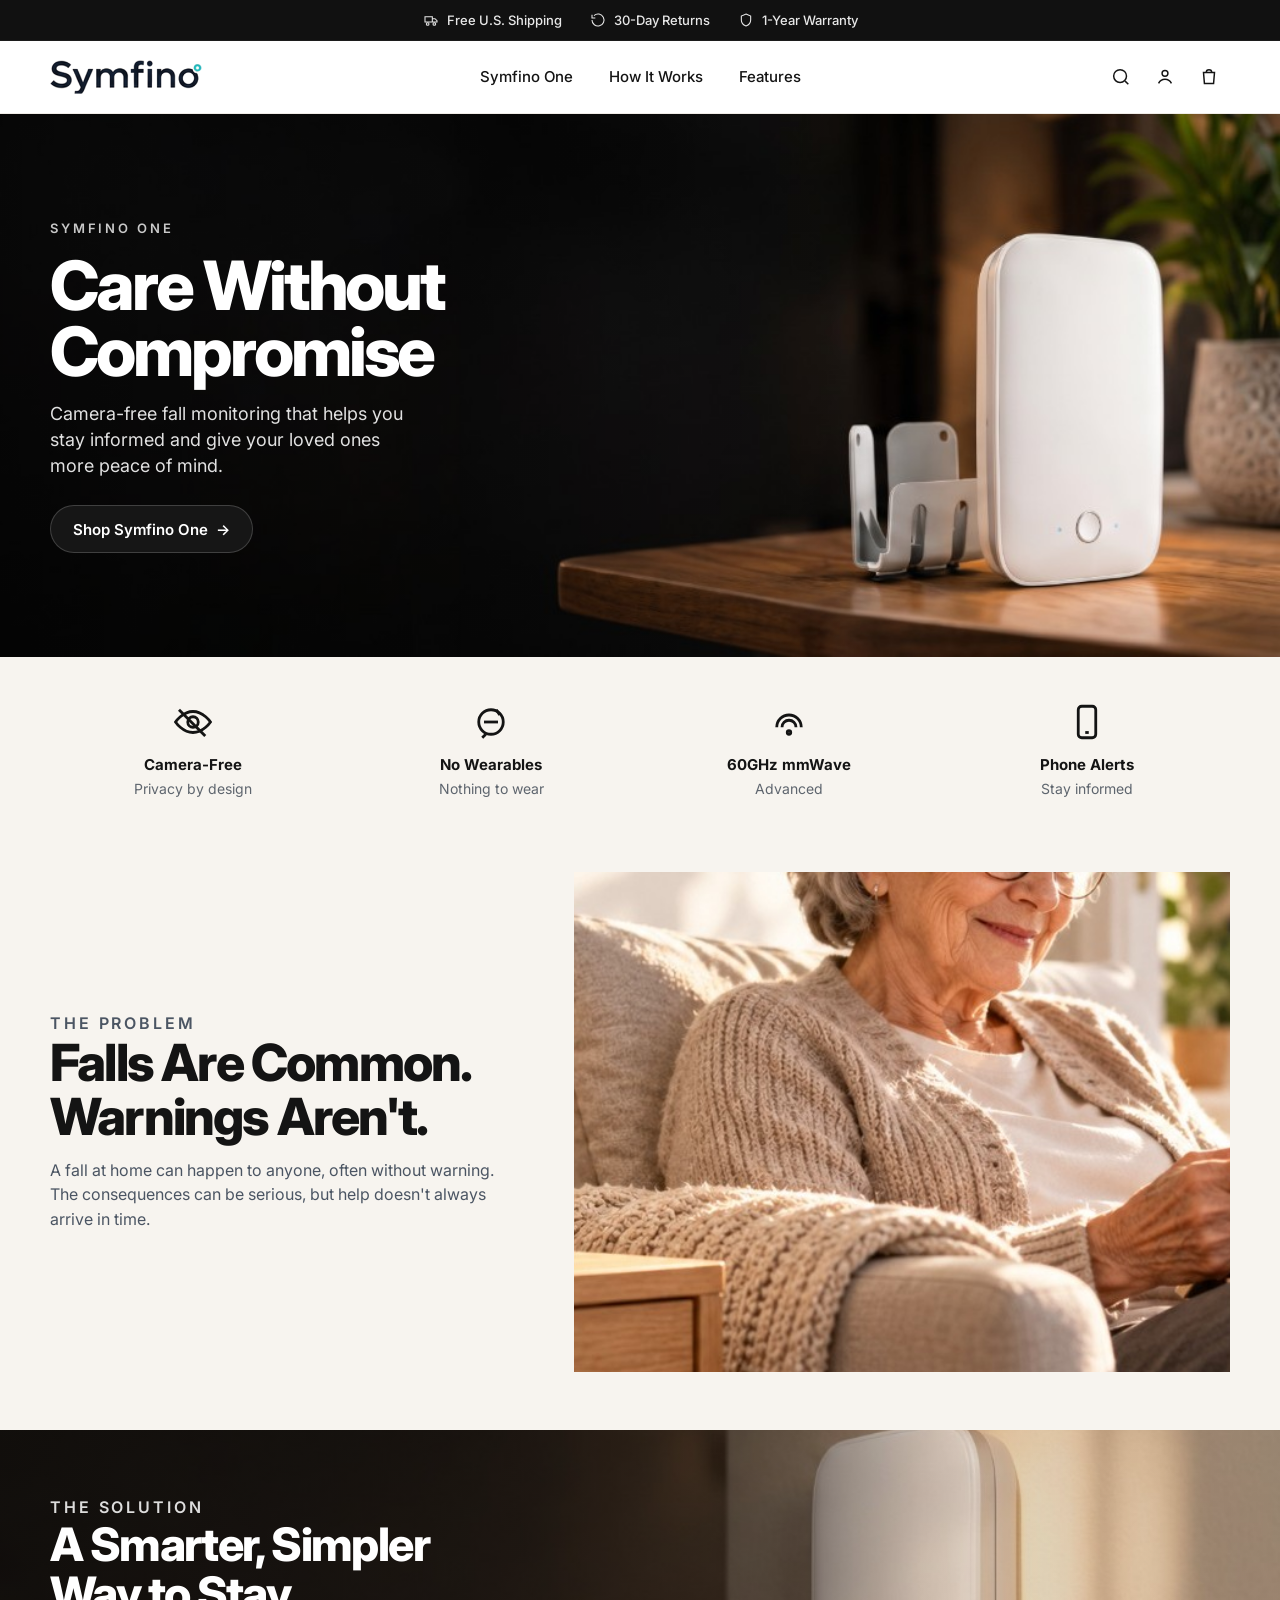
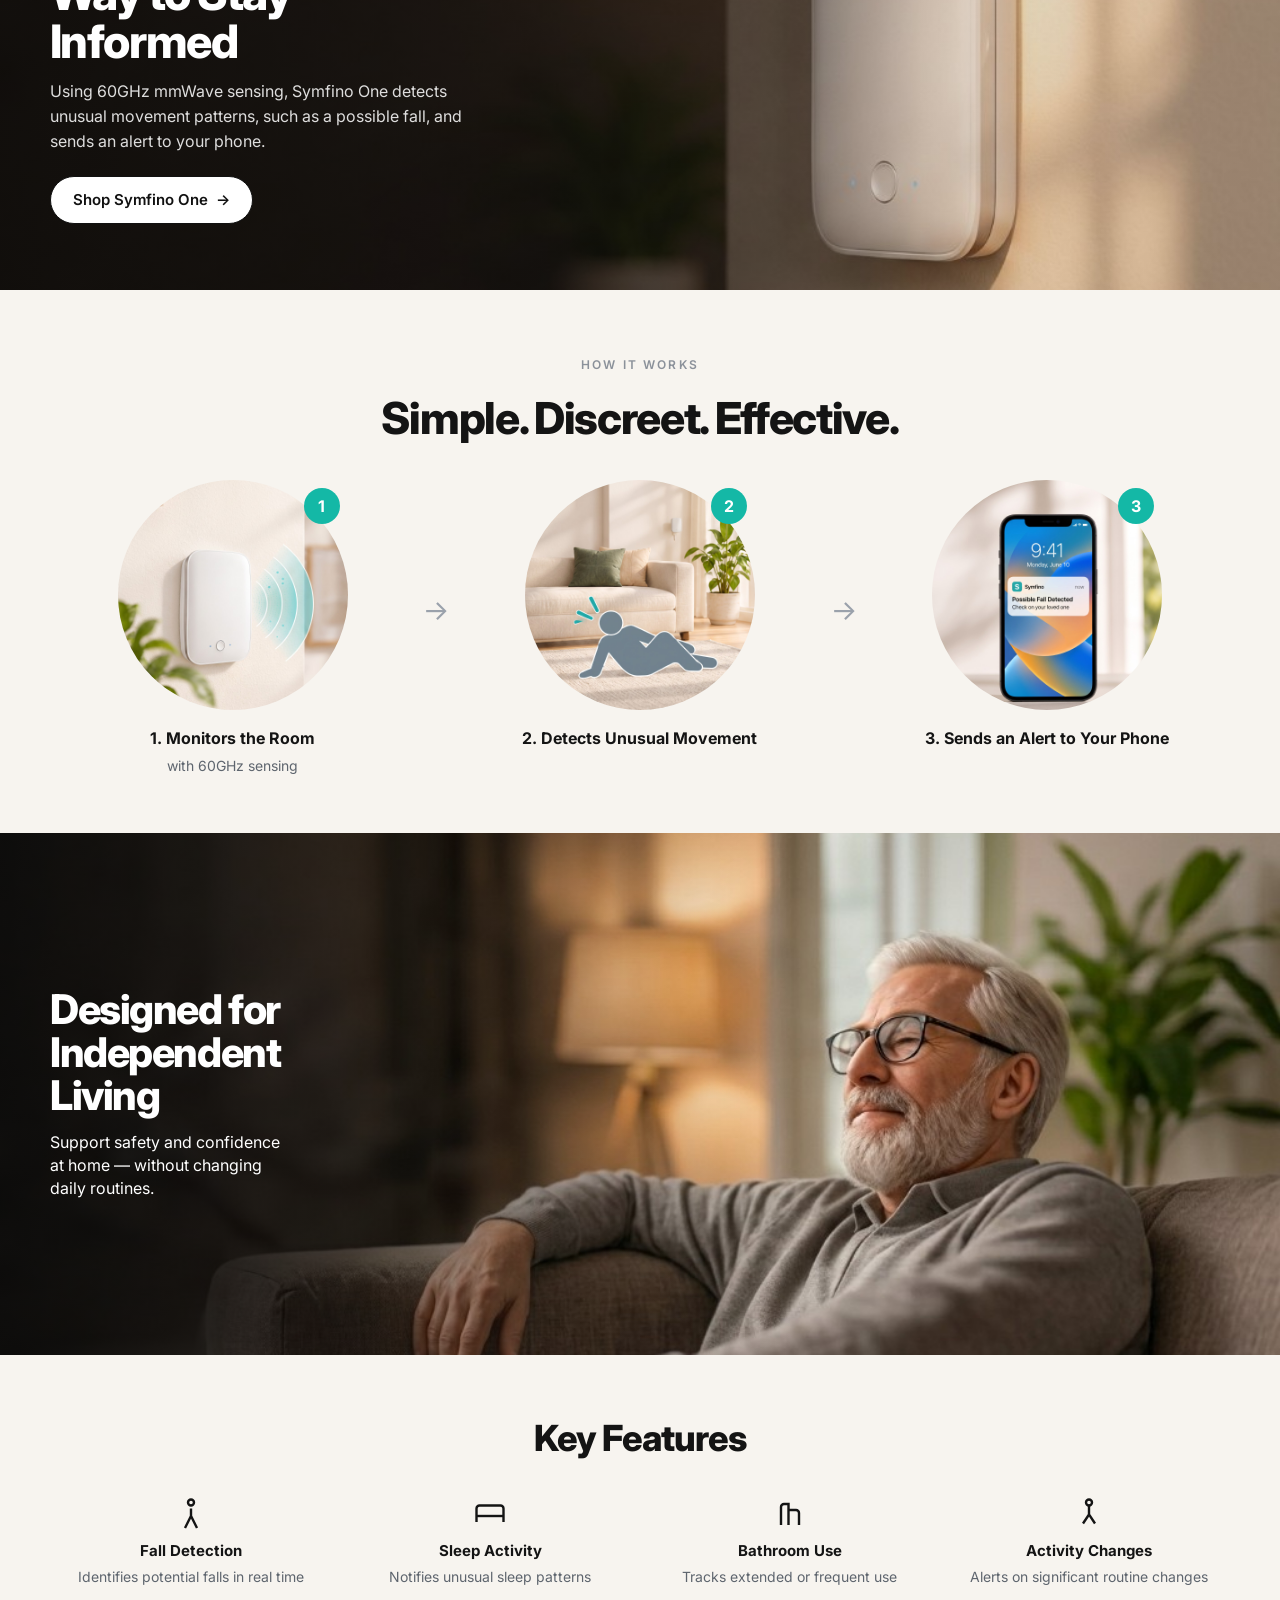
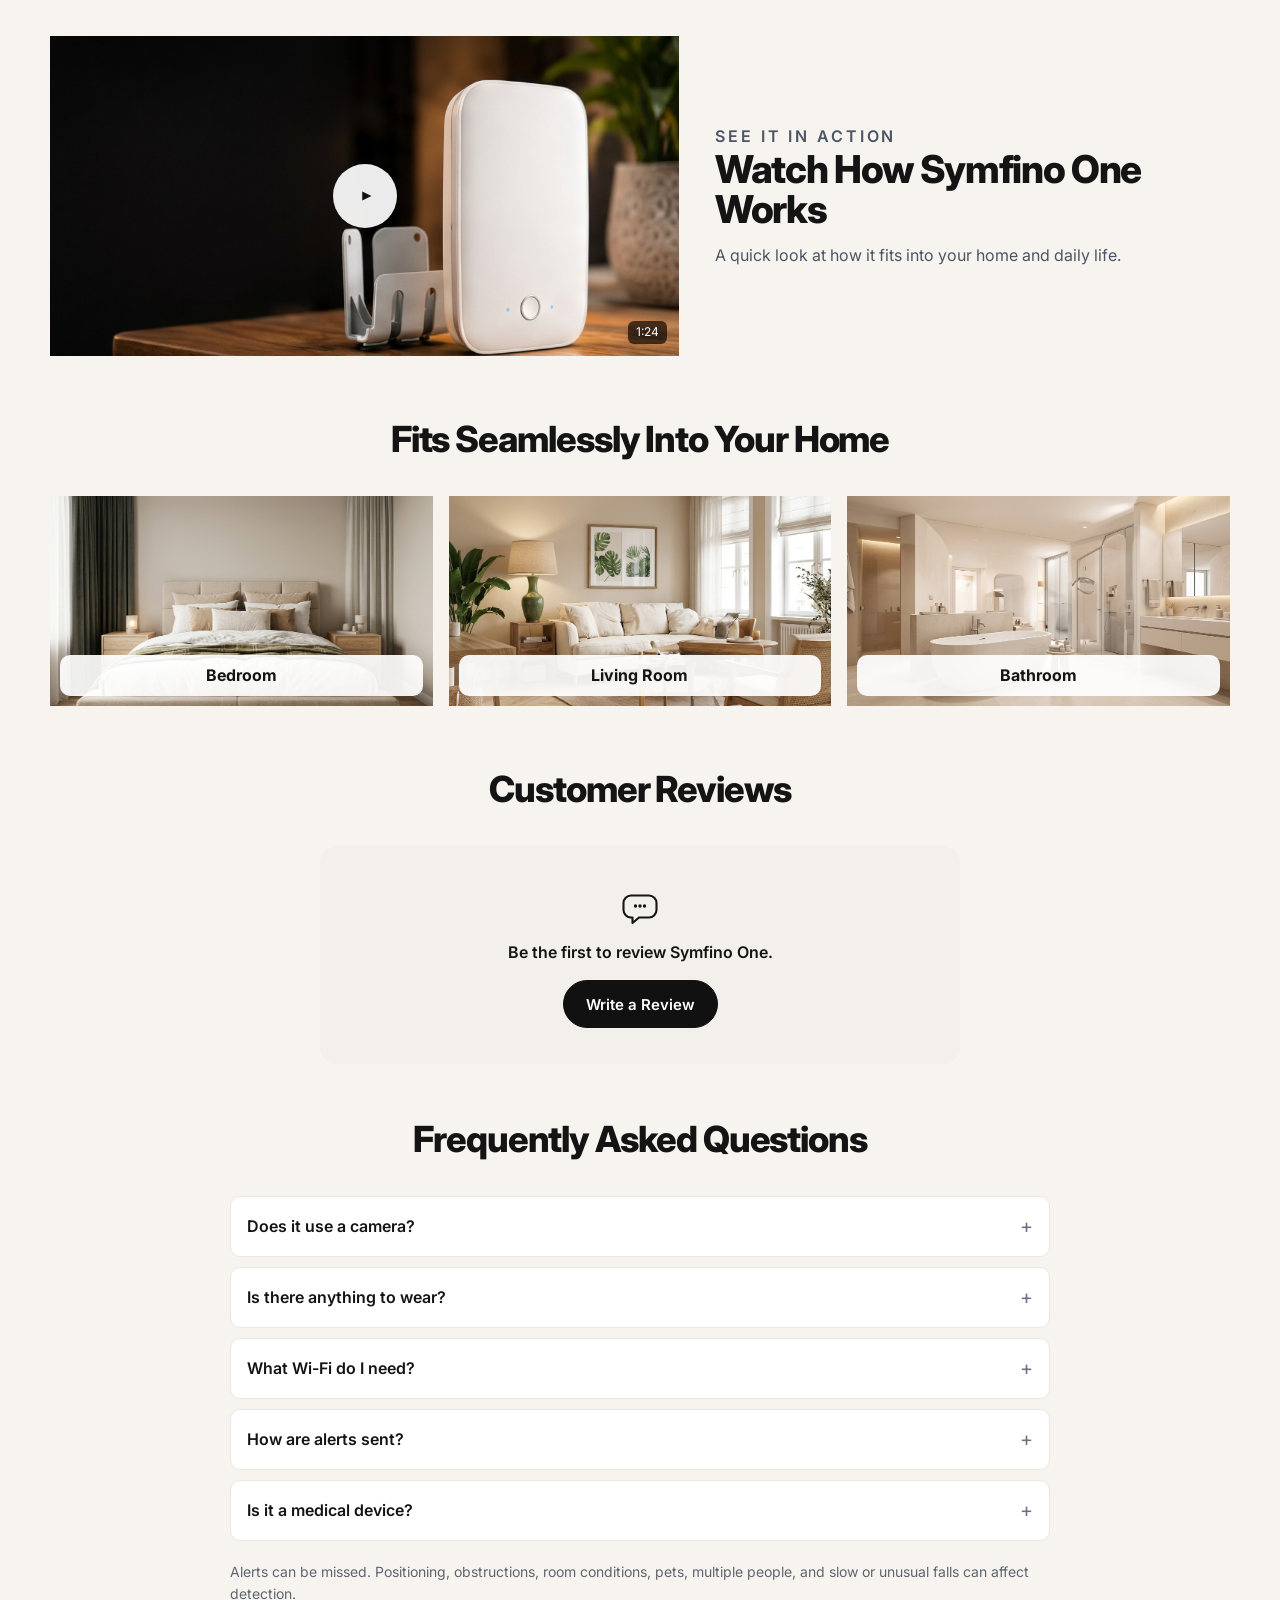
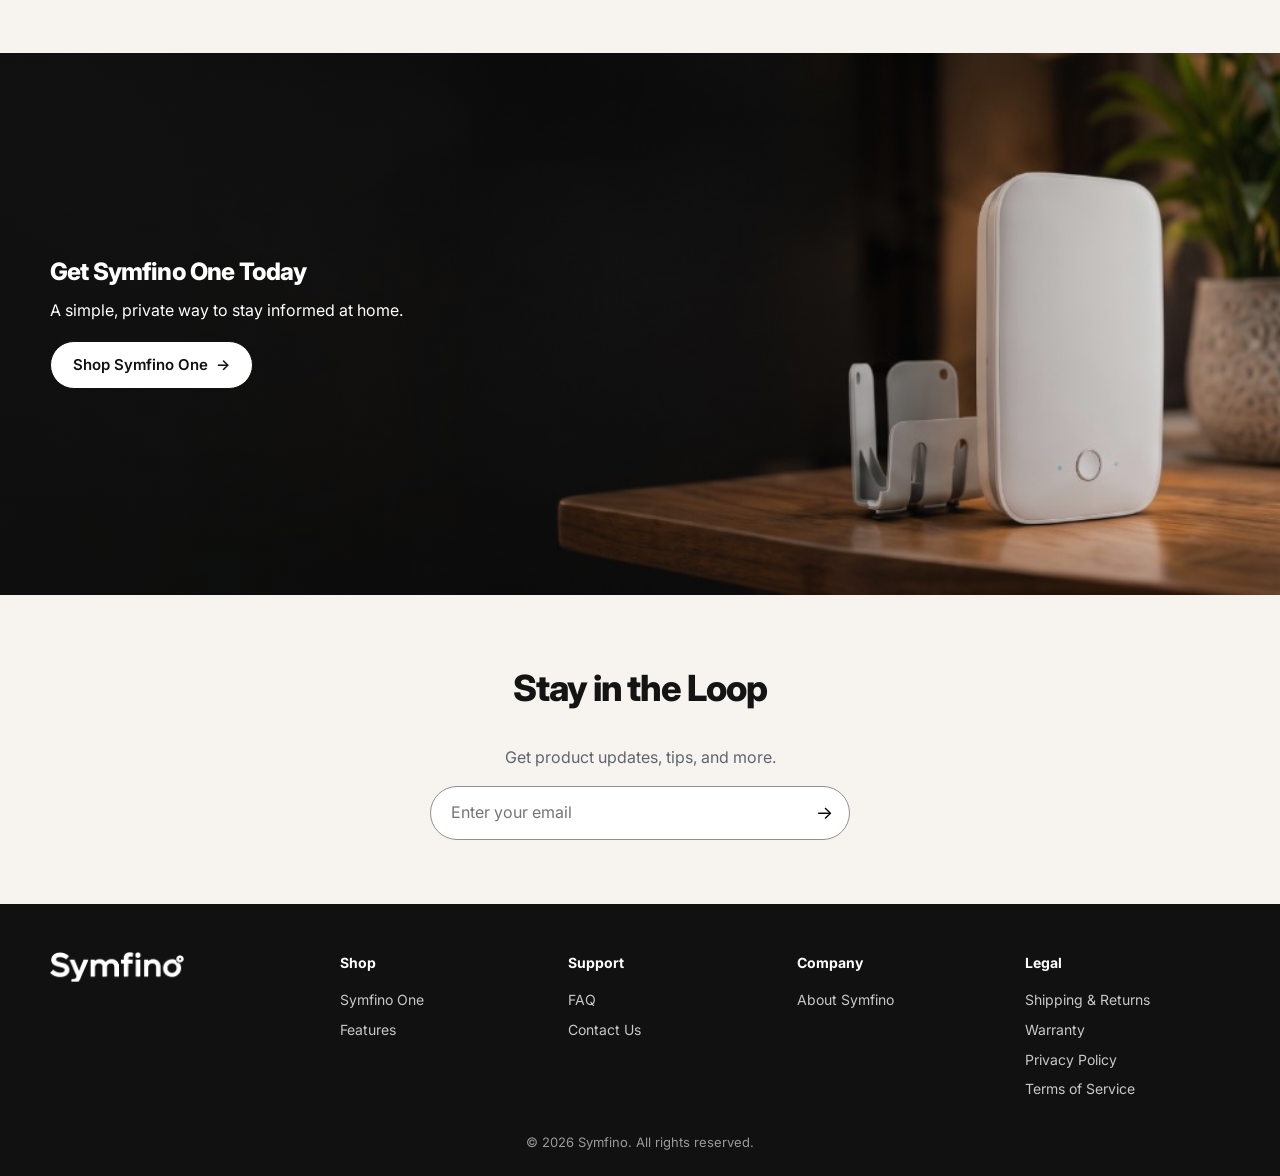
==== index.html @ 28f5ec89 "Rebrand to Symfino and rebuild the homepage to match the marketing mocks. The homepage now has a dar" ====
<!doctype html>
<html lang="en">
  <head>
    <meta charset="utf-8">
    <meta name="viewport" content="width=device-width, initial-scale=1">
    <meta name="theme-color" content="#111111">
    <title>Symfino One — Camera-Free Fall Monitoring</title>
    <meta name="description" content="Camera-free fall monitoring that helps you stay informed and give your loved ones more peace of mind.">
    <link rel="preconnect" href="https://fonts.googleapis.com">
    <link rel="preconnect" href="https://fonts.gstatic.com" crossorigin>
    <link href="https://fonts.googleapis.com/css2?family=Inter:wght@400;500;600;700;800&display=swap" rel="stylesheet">
    <style>
      :root { --ink: #141414; --muted: #5e656e; --bg: #f7f4ef; --line: #e7e2db; --teal: #14b8a6; --black: #111111; }
      * { box-sizing: border-box; }
      html { scroll-behavior: smooth; scroll-padding-top: 88px; }
      body { margin: 0; background: var(--bg); color: var(--ink); font-family: Inter, Helvetica, Arial, sans-serif; line-height: 1.55; }
      a { color: inherit; text-decoration: none; }
      img { max-width: 100%; display: block; }
      button, input { font: inherit; }
      .announce { margin: 0; background: #111; color: #e8e8e8; display: flex; justify-content: center; gap: 28px; flex-wrap: wrap; font-size: 13px; font-weight: 500; padding: 10px 16px; border-bottom: 1px solid #1c1c1c; }
      .announce span { display: inline-flex; align-items: center; gap: 8px; }
      .site-header { background: #fff; color: var(--ink); position: sticky; top: 0; z-index: 20; border-bottom: 1px solid #f0ece7; }
      .bar { display: grid; grid-template-columns: 1fr auto; align-items: center; min-height: 72px; width: min(1180px, calc(100% - 40px)); margin: 0 auto; position: relative; }
      .start { display: flex; align-items: center; gap: 4px; position: relative; z-index: 2; pointer-events: none; }
      .start > * { pointer-events: auto; }
      .logo img { height: 34px; width: auto; }
      .icons { display: flex; align-items: center; gap: 2px; position: relative; z-index: 2; pointer-events: none; }
      .icons > * { pointer-events: auto; }
      .icon-link, .icon-btn { width: 42px; height: 42px; display: inline-flex; align-items: center; justify-content: center; border: 0; background: transparent; color: inherit; cursor: pointer; position: relative; }
      .icon-btn svg { position: absolute; inset: 0; margin: auto; }
      .icon-btn .icon-close, .icon-btn[aria-expanded="true"] .icon-open { display: none; }
      .icon-btn[aria-expanded="true"] .icon-close { display: block; }
      .site-nav { display: none; }
      .site-nav.is-open { display: block; position: absolute; left: 0; right: 0; top: 100%; background: #fff; border-bottom: 1px solid var(--line); padding: 8px 20px 18px; }
      .site-nav ul { list-style: none; margin: 0; padding: 0; }
      .site-nav a { display: block; font-size: 18px; font-weight: 600; padding: 12px 0; border-bottom: 1px solid #f0ece7; }
      @media (min-width: 800px) {
        .icon-btn { display: none; }
        .site-nav, .site-nav.is-open { display: flex; position: absolute; left: 0; right: 0; top: 50%; transform: translateY(-50%); justify-content: center; background: transparent; border: 0; padding: 0; }
        .site-nav ul { display: flex; gap: 8px; }
        .site-nav a { border: 0; font-size: 15px; font-weight: 500; padding: 8px 14px; }
        .only-mobile { display: none; }
      }
      .wrap { width: min(1180px, calc(100% - 40px)); margin: 0 auto; }
      .hero { position: relative; min-height: 320px; aspect-ratio: 1024 / 434; display: flex; align-items: center; overflow: hidden; background: #111; color: #fff; }
      .hero img { position: absolute; inset: 0; width: 100%; height: 100%; object-fit: cover; object-position: center; }
      .hero::after { content: ""; position: absolute; inset: 0; background: linear-gradient(90deg, rgba(0,0,0,.62) 0%, rgba(0,0,0,.28) 40%, rgba(0,0,0,0) 68%); }
      .hero-copy { position: relative; z-index: 1; width: min(1180px, calc(100% - 40px)); margin: 0 auto; }
      .eyebrow { margin: 0 0 14px; letter-spacing: .22em; text-transform: uppercase; font-size: 13px; font-weight: 600; color: rgba(255,255,255,.78); }
      .hero h1 { margin: 0 0 16px; max-width: 11ch; font-size: clamp(48px, 5.4vw, 68px); font-weight: 800; letter-spacing: -.045em; line-height: .98; color: #fff; }
      .hero .lede { margin: 0 0 26px; max-width: 34ch; color: rgba(255,255,255,.88); font-size: 18px; line-height: 1.45; }
      .hero .button { background: #161616; color: #fff; border-color: rgba(255,255,255,.18); }
      .button { display: inline-flex; align-items: center; gap: 8px; min-height: 48px; padding: 0 22px; border-radius: 999px; background: var(--black); color: #fff; font-weight: 600; font-size: 15px; border: 1px solid var(--black); cursor: pointer; }
      .button.light { background: #fff; color: var(--black); }
      .perks { display: grid; grid-template-columns: repeat(4, minmax(0, 1fr)); gap: 12px; padding: 36px 0; }
      .perks article { text-align: center; padding: 8px 12px; }
      .perks .mark { width: 42px; height: 42px; margin: 0 auto 10px; color: var(--ink); }
      .perks h2 { margin: 0; font-size: 15px; font-weight: 700; }
      .perks p { margin: 2px 0 0; color: var(--muted); font-size: 14px; }
      .problem { display: grid; grid-template-columns: .88fr 1.12fr; gap: 8px; align-items: center; padding: 28px 0 48px; }
      .kicker { margin: 0 0 10px; letter-spacing: .18em; text-transform: uppercase; font-size: 12px; font-weight: 600; color: #8b919a; }
      .problem h2, .solution h2, .living h2, .cta h2, .action h2 { margin: 0 0 14px; font-weight: 800; letter-spacing: -.035em; line-height: 1.05; }
      .problem h2 { font-size: clamp(36px, 4vw, 52px); }
      .problem p, .solution p, .living p, .cta p, .action p { margin: 0; color: #4b5563; font-size: 16px; line-height: 1.55; max-width: 46ch; }
      .problem-photo { height: 500px; overflow: hidden; }
      .problem-photo img { width: 100%; height: 100%; object-fit: cover; object-position: 70% 0%; transform: scale(1.45); transform-origin: 72% 12%; border-radius: 0; }
      .solution { position: relative; min-height: 460px; display: flex; align-items: center; overflow: hidden; color: #fff; margin: 10px 0 56px; }
      .solution img { position: absolute; inset: 0; width: 100%; height: 100%; object-fit: cover; object-position: 82% center; }
      .solution::after { content: ""; position: absolute; inset: 0; background: linear-gradient(90deg, rgba(12,10,8,.82) 0%, rgba(12,10,8,.55) 42%, rgba(12,10,8,.12) 72%); }
      .solution div, .living div, .cta div { position: relative; z-index: 1; max-width: 520px; padding: 48px; }
      .solution .kicker, .solution p { color: rgba(255,255,255,.86); }
      .solution h2 { color: #fff; font-size: clamp(34px, 3.6vw, 48px); }
      .solution .button { margin-top: 22px; }
      .more { display: none; }
      .band { padding: 10px 0 56px; text-align: center; }
      .band h2 { margin: 0 0 28px; font-size: clamp(32px, 4vw, 44px); font-weight: 800; letter-spacing: -.03em; }
      .steps { display: grid; grid-template-columns: 1fr auto 1fr auto 1fr; align-items: start; gap: 8px; }
      .steps article { text-align: center; }
      .circle { position: relative; width: min(100%, 230px); margin: 0 auto 16px; }
      .circle img { width: 100%; aspect-ratio: 1; object-fit: cover; border-radius: 50%; }
      .badge { position: absolute; top: 8px; right: 8px; width: 36px; height: 36px; border-radius: 50%; background: var(--teal); color: #fff; display: grid; place-items: center; font-weight: 700; }
      .arrow { align-self: center; color: #9aa1ab; font-size: 28px; margin-top: -36px; }
      .steps h3 { margin: 0; font-size: 16px; font-weight: 700; }
      .steps p { margin: 4px 0 0; color: var(--muted); font-size: 14px; }
      .living, .cta { position: relative; min-height: 340px; overflow: hidden; display: flex; align-items: center; color: #fff; margin-bottom: 56px; }
      .living img, .cta img { position: absolute; inset: 0; width: 100%; height: 100%; object-fit: cover; }
      .living img { object-position: 78% center; }
      .cta { aspect-ratio: 1024 / 434; min-height: 300px; }
      .cta img { object-position: center; }
      .living::after, .cta::after { content: ""; position: absolute; inset: 0; background: linear-gradient(90deg, rgba(16,16,16,.72) 0%, rgba(16,16,16,.35) 48%, rgba(16,16,16,.12) 100%); }
      @media (min-width: 801px) {
        .living { aspect-ratio: 2.45 / 1; min-height: 280px; }
        .living img { object-position: 64% 18%; }
        .living::after { background: linear-gradient(90deg, rgba(8,8,8,.82) 0%, rgba(8,8,8,.5) 26%, rgba(8,8,8,.12) 48%, rgba(8,8,8,0) 62%); }
        .living div { max-width: 460px; padding: 40px 48px; }
        .solution div, .living div, .cta div { padding-left: max(48px, calc(50% - 590px)); }
        .living, .cta { max-height: 640px; }
        .living h2 { font-size: clamp(34px, 3.2vw, 46px); max-width: 11ch; }
        .living p { max-width: 24ch; font-size: 16px; line-height: 1.45; }
      }
      .living h2, .cta h2, .living p, .cta p { color: #fff; }
      .cta .button { margin-top: 18px; }
      .section-title { margin: 0 0 28px; text-align: center; font-size: clamp(28px, 3vw, 36px); font-weight: 800; letter-spacing: -.03em; }
      .feats { display: grid; grid-template-columns: repeat(4, minmax(0, 1fr)); gap: 18px; padding-bottom: 48px; }
      .feats article { text-align: center; }
      .feats .mark { width: 36px; height: 36px; margin: 0 auto 8px; }
      .feats h2 { margin: 0; font-size: 15px; font-weight: 700; }
      .feats p { margin: 4px 0 0; color: var(--muted); font-size: 14px; }
      .action { display: grid; grid-template-columns: 1.1fr .9fr; gap: 36px; align-items: center; padding-bottom: 56px; }
      .player { position: relative; overflow: hidden; }
      .player img { width: 100%; height: 320px; object-fit: cover; }
      .play { position: absolute; left: 50%; top: 50%; transform: translate(-50%, -50%); width: 64px; height: 64px; border-radius: 50%; background: rgba(255,255,255,.92); color: #111; display: grid; place-items: center; }
      .time { position: absolute; right: 12px; bottom: 12px; background: rgba(0,0,0,.65); color: #fff; border-radius: 6px; padding: 2px 8px; font-size: 12px; }
      .action h2 { font-size: clamp(32px, 3vw, 44px); }
      .rooms-head { text-align: center; }
      .rooms-wrap { position: relative; padding-bottom: 56px; }
      .rooms { display: grid; grid-template-columns: repeat(3, minmax(0, 1fr)); gap: 16px; }
      .rooms figure { margin: 0; position: relative; overflow: hidden; }
      .rooms img { width: 100%; height: 210px; object-fit: cover; }
      .rooms figcaption { position: absolute; left: 10px; right: 10px; bottom: 10px; background: rgba(255,255,255,.92); border-radius: 10px; text-align: center; font-weight: 700; padding: 8px; }
      #features { scroll-margin-top: 88px; }
      .reviews { text-align: center; padding-bottom: 48px; }
      .review-card { max-width: 640px; margin: 0 auto; background: #f3f0eb; border-radius: 16px; padding: 36px 24px; }
      .review-icon { width: 48px; height: 48px; margin: 0 auto 10px; color: #111; }
      .review-card p { margin: 8px 0 16px; font-weight: 600; }
      .ask { max-width: 820px; margin: 0 auto 48px; }
      .ask details { background: #fff; border: 1px solid #ece7e1; border-radius: 10px; margin-bottom: 10px; padding: 0 16px; }
      .ask summary { cursor: pointer; list-style: none; display: flex; justify-content: space-between; align-items: center; gap: 12px; padding: 14px 0; font-weight: 600; }
      .ask summary::-webkit-details-marker { display: none; }
      .ask summary::after { content: "+"; color: #6b7280; font-size: 20px; font-weight: 400; }
      .ask details[open] summary::after { content: "–"; }
      .ask p { margin: 0 0 14px; color: var(--muted); }
      .note { max-width: 820px; margin: -28px auto 48px; color: var(--muted); font-size: 14px; }
      .loop { text-align: center; padding: 10px 0 64px; }
      .loop p { margin: 8px 0 16px; color: var(--muted); }
      .loop form { display: flex; align-items: center; max-width: 420px; margin: 0 auto; background: #fff; border: 1.5px solid #909090; border-radius: 999px; padding: 4px 4px 4px 18px; }
      .loop input { flex: 1; border: 0; background: transparent; min-height: 44px; outline: none; }
      .loop button { width: 42px; height: 42px; border: 0; border-radius: 50%; background: transparent; cursor: pointer; font-size: 18px; }
      .site-footer { background: #111; color: #d7d7d7; padding: 48px 0 24px; }
      .foot { display: grid; grid-template-columns: 1.3fr repeat(4, 1fr); gap: 24px; }
      .site-footer h2 { margin: 0 0 12px; color: #fff; font-size: 14px; font-weight: 700; }
      .site-footer ul { margin: 0; padding: 0; list-style: none; }
      .site-footer li a { display: inline-block; padding: 4px 0; color: #c8c8c8; font-size: 14px; }
      .site-footer .logo img { height: 30px; filter: brightness(0) invert(1); }
      .copy { text-align: center; color: #9a9a9a; font-size: 13px; margin: 28px 0 0; }
      @media (max-width: 800px) {
        .hero { min-height: 0; aspect-ratio: 9 / 15; max-height: 760px; align-items: flex-end; }
        .hero img { object-position: center 30%; }
        .hero::after { background: linear-gradient(180deg, rgba(0,0,0,0) 45%, rgba(0,0,0,.45) 68%, rgba(0,0,0,.82) 100%); }
        .hero-copy { width: auto; max-width: none; margin: 0 20px 36px; padding: 0; }
        .hero h1 { font-size: 34px; max-width: 12ch; line-height: 1.02; }
        .hero .lede { display: none; }
        .perks, .feats, .foot { grid-template-columns: 1fr 1fr; }
        .problem, .action, .steps, .how-grid { grid-template-columns: 1fr; }
        .arrow { display: none; }
        .rooms { grid-template-columns: 1fr; }
        .problem-photo { height: 280px; transform: none; }
        .problem-photo img { transform: none; object-position: center 20%; }
        .problem h2, .band h2, .section-title, .action h2 { font-size: 30px; }
        .solution, .living, .cta { min-height: 480px; aspect-ratio: auto; align-items: flex-end; }
        .solution img { object-position: 80% center; }
        .living img { object-position: 72% 20%; }
        .cta img { object-position: 88% 60%; }
        .solution::after, .living::after, .cta::after { background: linear-gradient(90deg, rgba(0,0,0,.92) 0%, rgba(0,0,0,.76) 38%, rgba(0,0,0,.2) 58%, rgba(0,0,0,0) 72%), linear-gradient(180deg, rgba(0,0,0,0) 55%, rgba(0,0,0,.45) 100%); }
        .solution div, .living div, .cta div { min-width: 0; width: auto; max-width: 62%; padding: 24px 18px 28px; }
        .solution h2, .living h2, .cta h2 { font-size: 28px; line-height: 1.05; max-width: 12ch; }
        .solution p, .living p, .cta p, .action p, .problem p { max-width: none; font-size: 15px; }
        .hero .button, .solution .button, .cta .button { white-space: nowrap; font-size: 14px; padding: 0 16px; }
        .player, .rooms figure { margin-left: -20px; margin-right: -20px; }
        .rooms { gap: 12px; }
        .solution .more { display: inline-grid; place-items: center; width: 40px; height: 40px; margin: 2px 0 4px; padding: 0; border: 1px solid rgba(255,255,255,.45); border-radius: 50%; background: rgba(0,0,0,.35); color: #fff; cursor: pointer; transition: transform .2s; }
        .solution .is-open .more { transform: rotate(180deg); }
        .solution #solution-text { display: none; }
        .solution .is-open #solution-text { display: block; }
      }
      @media (max-width: 560px) {
        .perks, .feats, .foot { grid-template-columns: 1fr; }
        .announce { gap: 8px 16px; font-size: 12px; }
      }
    </style>
  </head>
  <body>
    <p class="announce">
      <span><svg width="16" height="16" viewBox="0 0 24 24" fill="none" stroke="currentColor" stroke-width="1.6"><path d="M3 7h11v8H3zM14 10h4l3 3v2h-7z"/><circle cx="7" cy="18" r="2"/><circle cx="17" cy="18" r="2"/></svg> Free U.S. Shipping</span>
      <span><svg width="16" height="16" viewBox="0 0 24 24" fill="none" stroke="currentColor" stroke-width="1.6"><path d="M3 12a9 9 0 1 0 3-6.7"/><path d="M3 4v5h5"/></svg> 30-Day Returns</span>
      <span><svg width="16" height="16" viewBox="0 0 24 24" fill="none" stroke="currentColor" stroke-width="1.6"><path d="M12 3l7 3v6c0 4.5-3 7.5-7 9-4-1.5-7-4.5-7-9V6z"/></svg> 1-Year Warranty</span>
    </p>
    <header class="site-header">
      <div class="bar">
        <div class="start">
          <button class="icon-btn" type="button" aria-expanded="false" aria-controls="SiteNav" aria-label="Open menu" data-label-open="Open menu" data-label-close="Close menu">
            <svg class="icon-open" width="22" height="22" viewBox="0 0 24 24" fill="none" stroke="currentColor" stroke-width="1.6" aria-hidden="true"><path d="M3 7h18M3 12h18M3 17h18"/></svg>
            <svg class="icon-close" width="22" height="22" viewBox="0 0 24 24" fill="none" stroke="currentColor" stroke-width="1.6" aria-hidden="true"><path d="M6 6l12 12M18 6L6 18"/></svg>
          </button>
          <a class="logo" href="index.html"><img src="preview/symfino/logo.png" alt="Symfino"></a>
        </div>
        <nav id="SiteNav" class="site-nav" aria-label="Page">
          <ul>
            <li><a href="shop.html">Symfino One</a></li>
            <li><a href="how.html">How It Works</a></li>
            <li><a href="#features">Features</a></li>
            <li class="only-mobile"><a href="account.html">Account</a></li>
            <li class="only-mobile"><a href="cart.html">Cart</a></li>
          </ul>
        </nav>
        <div class="icons">
          <a class="icon-link" href="shop.html" aria-label="Search"><svg width="22" height="22" viewBox="0 0 24 24" fill="none" stroke="currentColor" stroke-width="1.6"><circle cx="11" cy="11" r="7"/><path d="M20 20l-3.5-3.5"/></svg></a>
          <a class="icon-link" href="account.html" aria-label="Account"><svg width="22" height="22" viewBox="0 0 24 24" fill="none" stroke="currentColor" stroke-width="1.6"><circle cx="12" cy="8" r="3.2"/><path d="M5 19c1.4-3 3.8-4.5 7-4.5S17.6 16 19 19"/></svg></a>
          <a class="icon-link" href="cart.html" aria-label="Cart"><svg width="22" height="22" viewBox="0 0 24 24" fill="none" stroke="currentColor" stroke-width="1.6"><path d="M6 7h12l-1 12H7z"/><path d="M9 7a3 3 0 0 1 6 0"/></svg></a>
        </div>
      </div>
    </header>

    <main>
      <section class="hero">
        <picture>
          <source media="(max-width: 800px)" srcset="preview/symfino/hero-mobile.jpg">
          <img src="preview/symfino/hero-banner.jpg" alt="Symfino One on a table.">
        </picture>
        <div class="hero-copy">
          <p class="eyebrow">Symfino One</p>
          <h1>Care Without Compromise</h1>
          <p class="lede">Camera-free fall monitoring that helps you stay informed and give your loved ones more peace of mind.</p>
          <a class="button" href="shop.html">Shop Symfino One <span aria-hidden="true">→</span></a>
        </div>
      </section>

      <section class="wrap">
        <div class="perks">
          <article><div class="mark" aria-hidden="true"><svg viewBox="0 0 24 24" fill="none" stroke="currentColor" stroke-width="1.6"><path d="M2 12s4-6 10-6 10 6 10 6-4 6-10 6S2 12 2 12z"/><circle cx="12" cy="12" r="3"/><path d="M4 5l15 15"/></svg></div><h2>Camera-Free</h2><p>Privacy by design</p></article>
          <article><div class="mark" aria-hidden="true"><svg viewBox="0 0 24 24" fill="none" stroke="currentColor" stroke-width="1.6"><circle cx="12" cy="12" r="7"/><path d="M8 12h8"/><path d="M15 5l2 3M9 19l-2 2"/></svg></div><h2>No Wearables</h2><p>Nothing to wear</p></article>
          <article><div class="mark" aria-hidden="true"><svg viewBox="0 0 24 24" fill="none" stroke="currentColor" stroke-width="1.6"><path d="M5 15a7 7 0 0 1 14 0"/><path d="M8 15a4 4 0 0 1 8 0"/><circle cx="12" cy="18" r="1"/></svg></div><h2>60GHz mmWave</h2><p>Advanced</p></article>
          <article><div class="mark" aria-hidden="true"><svg viewBox="0 0 24 24" fill="none" stroke="currentColor" stroke-width="1.6"><rect x="7" y="3" width="10" height="18" rx="2"/><path d="M11 18h2"/></svg></div><h2>Phone Alerts</h2><p>Stay informed</p></article>
        </div>
      </section>

      <section class="wrap problem">
        <div>
          <p class="kicker">The Problem</p>
          <h2>Falls Are Common. Warnings Aren't.</h2>
          <p>A fall at home can happen to anyone, often without warning. The consequences can be serious, but help doesn't always arrive in time.</p>
        </div>
        <div class="problem-photo"><img src="preview/symfino/lifestyle.jpg" alt="A person at home."></div>
      </section>

      <section class="bleed">
        <div class="solution">
          <img src="preview/symfino/device-wall.jpg" alt="Symfino One on the wall.">
          <div>
            <p class="kicker">The Solution</p>
            <h2>A Smarter, Simpler Way to Stay Informed</h2>
            <button class="more" type="button" aria-expanded="false" aria-controls="solution-text" aria-label="Show more"><svg width="22" height="22" viewBox="0 0 24 24" fill="none" aria-hidden="true"><path d="M6 9l6 6 6-6" stroke="currentColor" stroke-width="2.2" stroke-linecap="round" stroke-linejoin="round"/></svg></button>
            <p id="solution-text">Using 60GHz mmWave sensing, Symfino One detects unusual movement patterns, such as a possible fall, and sends an alert to your phone.</p>
            <a class="button light" href="shop.html">Shop Symfino One <span aria-hidden="true">→</span></a>
          </div>
        </div>
      </section>

      <section class="wrap band" id="how">
        <p class="kicker">How It Works</p>
        <h2>Simple. Discreet. Effective.</h2>
        <div class="steps">
          <article>
            <div class="circle"><img src="preview/symfino/step-monitor.jpg" alt="Symfino One sensing the room."><span class="badge">1</span></div>
            <h3>1. Monitors the Room</h3>
            <p>with 60GHz sensing</p>
          </article>
          <div class="arrow" aria-hidden="true">→</div>
          <article>
            <div class="circle"><img src="preview/symfino/step-fall.jpg" alt="A possible fall at home."><span class="badge">2</span></div>
            <h3>2. Detects Unusual Movement</h3>
          </article>
          <div class="arrow" aria-hidden="true">→</div>
          <article>
            <div class="circle"><img src="preview/symfino/step-alert.jpg" alt="A phone alert from Symfino."><span class="badge">3</span></div>
            <h3>3. Sends an Alert to Your Phone</h3>
          </article>
        </div>
      </section>

      <section class="bleed">
        <div class="living">
          <img src="preview/symfino/living-man.jpg" alt="Designed for independent living.">
          <div>
            <h2>Designed for Independent Living</h2>
            <p>Support safety and confidence at home — without changing daily routines.</p>
          </div>
        </div>
      </section>

      <section class="wrap" id="features">
        <h2 class="section-title">Key Features</h2>
        <div class="feats">
          <article><div class="mark" aria-hidden="true"><svg viewBox="0 0 24 24" fill="none" stroke="currentColor" stroke-width="1.6"><circle cx="12" cy="5" r="2"/><path d="M8 22l4-8 4 8M12 9v5"/></svg></div><h2>Fall Detection</h2><p>Identifies potential falls in real time</p></article>
          <article><div class="mark" aria-hidden="true"><svg viewBox="0 0 24 24" fill="none" stroke="currentColor" stroke-width="1.6"><path d="M3 18V9a2 2 0 0 1 2-2h14a2 2 0 0 1 2 2v9"/><path d="M3 14h18"/></svg></div><h2>Sleep Activity</h2><p>Notifies unusual sleep patterns</p></article>
          <article><div class="mark" aria-hidden="true"><svg viewBox="0 0 24 24" fill="none" stroke="currentColor" stroke-width="1.6"><path d="M6 20V8a2 2 0 0 1 2-2h3v14"/><path d="M11 10h5a2 2 0 0 1 2 2v8"/></svg></div><h2>Bathroom Use</h2><p>Tracks extended or frequent use</p></article>
          <article><div class="mark" aria-hidden="true"><svg viewBox="0 0 24 24" fill="none" stroke="currentColor" stroke-width="1.6"><circle cx="12" cy="5" r="2"/><path d="M12 7v6l4 6M8 19l4-6"/></svg></div><h2>Activity Changes</h2><p>Alerts on significant routine changes</p></article>
        </div>
      </section>

      <section class="wrap action">
        <a class="player" href="how.html" aria-label="Watch how Symfino One works">
          <img src="preview/symfino/product-table.jpg" alt="Symfino One in the room.">
          <span class="play" aria-hidden="true"><svg width="22" height="22" viewBox="0 0 24 24" fill="currentColor"><path d="M9 7l10 5-10 5z"/></svg></span>
          <span class="time">1:24</span>
        </a>
        <div>
          <p class="kicker">See It in Action</p>
          <h2>Watch How Symfino One Works</h2>
          <p>A quick look at how it fits into your home and daily life.</p>
        </div>
      </section>

      <section class="wrap rooms-wrap">
        <h2 class="section-title">Fits Seamlessly Into Your Home</h2>
        <div class="rooms">
          <figure><img src="preview/symfino/room-bedroom.jpg" alt="A bedroom."><figcaption>Bedroom</figcaption></figure>
          <figure><img src="preview/symfino/room-living.jpg" alt="A living room."><figcaption>Living Room</figcaption></figure>
          <figure><img src="preview/symfino/room-bathroom.jpg" alt="A bathroom."><figcaption>Bathroom</figcaption></figure>
        </div>
      </section>

      <section class="wrap reviews">
        <h2 class="section-title">Customer Reviews</h2>
        <div class="review-card">
          <div class="review-icon" aria-hidden="true"><svg width="48" height="48" viewBox="0 0 48 48" fill="none"><path d="M15 13.5h18a7.5 7.5 0 0 1 7.5 7.5v7a7.5 7.5 0 0 1-7.5 7.5H23l-6.5 5.5V35.5h-1.5A7.5 7.5 0 0 1 7.5 28v-7A7.5 7.5 0 0 1 15 13.5z" stroke="#141414" stroke-width="2.1" stroke-linejoin="round"/><circle cx="19.5" cy="24" r="1.7" fill="#141414"/><circle cx="24" cy="24" r="1.7" fill="#141414"/><circle cx="28.5" cy="24" r="1.7" fill="#141414"/></svg></div>
          <p>Be the first to review Symfino One.</p>
          <a class="button" href="contact.html">Write a Review</a>
        </div>
      </section>

      <section class="wrap">
        <h2 class="section-title">Frequently Asked Questions</h2>
        <div class="ask">
          <details><summary>Does it use a camera?</summary><p>No. Symfino One uses 60GHz mmWave radar. It does not record images or video.</p></details>
          <details><summary>Is there anything to wear?</summary><p>No. Nothing to wear.</p></details>
          <details><summary>What Wi-Fi do I need?</summary><p>2.4GHz Wi-Fi is required for remote alerts.</p></details>
          <details><summary>How are alerts sent?</summary><p>Remote notifications can be sent through Tuya or Smart Life when Wi-Fi and internet are available.</p></details>
          <details><summary>Is it a medical device?</summary><p>No. It is not a medical device or a substitute for emergency assistance.</p></details>
        </div>
        <p class="note">Alerts can be missed. Positioning, obstructions, room conditions, pets, multiple people, and slow or unusual falls can affect detection.</p>
      </section>

      <section class="bleed">
        <div class="cta">
          <img src="preview/symfino/hero-banner.jpg" alt="Symfino One">
          <div>
            <h2>Get Symfino One Today</h2>
            <p>A simple, private way to stay informed at home.</p>
            <a class="button light" href="shop.html">Shop Symfino One <span aria-hidden="true">→</span></a>
          </div>
        </div>
      </section>

      <section class="wrap loop">
        <h2 class="section-title">Stay in the Loop</h2>
        <p>Get product updates, tips, and more.</p>
        <form action="#newsletter">
          <input type="email" placeholder="Enter your email" aria-label="Email" required>
          <button type="submit" aria-label="Subscribe">→</button>
        </form>
      </section>
    </main>

    <footer class="site-footer">
      <div class="wrap foot">
        <a class="logo" href="index.html"><img src="preview/symfino/logo.png" alt="Symfino"></a>
        <div>
          <h2>Shop</h2>
          <ul>
            <li><a href="shop.html">Symfino One</a></li>
            <li><a href="#features">Features</a></li>
          </ul>
        </div>
        <div>
          <h2>Support</h2>
          <ul>
            <li><a href="faq.html">FAQ</a></li>
            <li><a href="contact.html">Contact Us</a></li>
          </ul>
        </div>
        <div>
          <h2>Company</h2>
          <ul>
            <li><a href="care.html">About Symfino</a></li>
          </ul>
        </div>
        <div>
          <h2>Legal</h2>
          <ul>
            <li><a href="shop.html">Shipping &amp; Returns</a></li>
            <li><a href="faq.html">Warranty</a></li>
            <li><a href="contact.html">Privacy Policy</a></li>
            <li><a href="contact.html">Terms of Service</a></li>
          </ul>
        </div>
      </div>
      <p class="copy">© 2026 Symfino. All rights reserved.</p>
    </footer>
    <script>
      (function () {
        var button = document.querySelector('button.icon-btn');
        var nav = document.getElementById('SiteNav');
        function setOpen(open) {
          button.setAttribute('aria-expanded', String(open));
          button.setAttribute('aria-label', open ? button.dataset.labelClose : button.dataset.labelOpen);
          nav.classList.toggle('is-open', open);
        }
        button.addEventListener('click', function () { setOpen(button.getAttribute('aria-expanded') !== 'true'); });
        nav.addEventListener('click', function (event) { if (event.target.closest('a')) setOpen(false); });
        document.querySelectorAll('button.more').forEach(function (more) {
          more.addEventListener('click', function () {
            var open = more.getAttribute('aria-expanded') !== 'true';
            more.setAttribute('aria-expanded', String(open));
            more.setAttribute('aria-label', open ? 'Show less' : 'Show more');
            more.parentElement.classList.toggle('is-open', open);
          });
        });
      })();
    </script>
  </body>
</html>
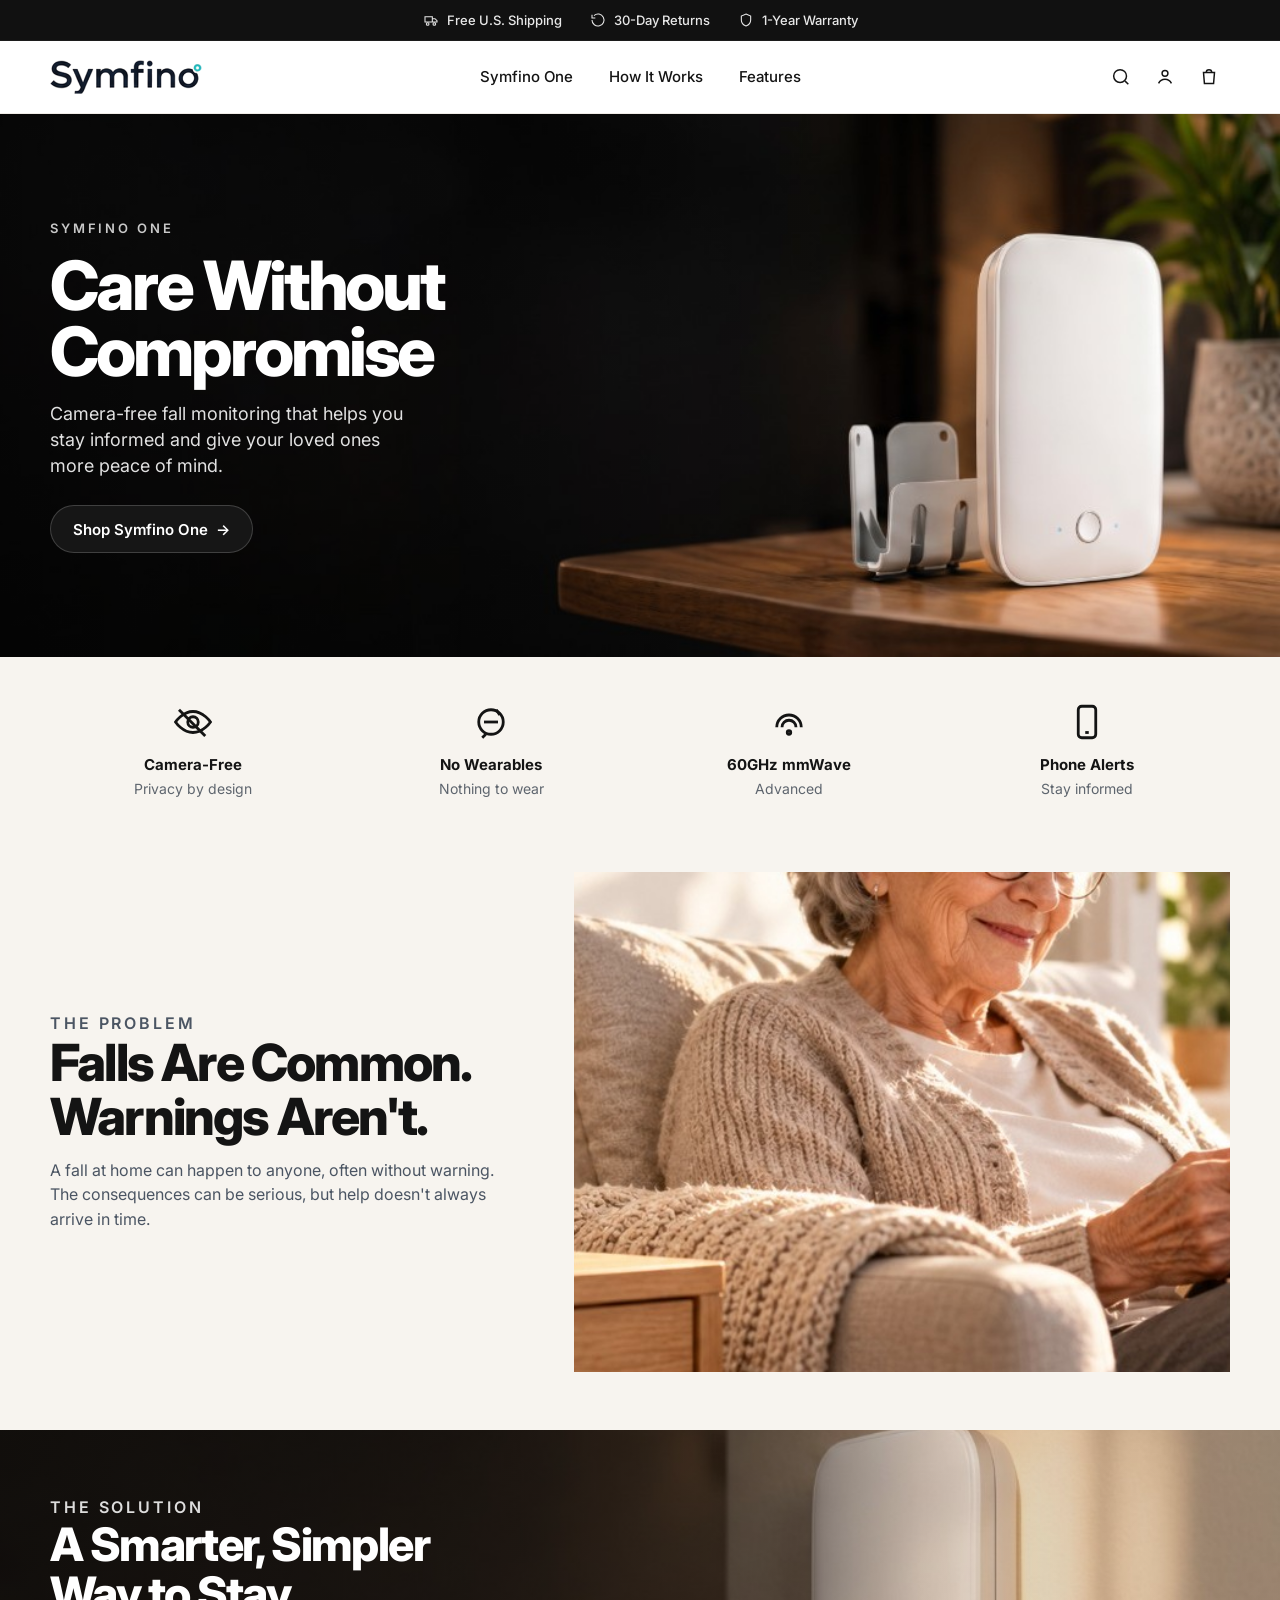
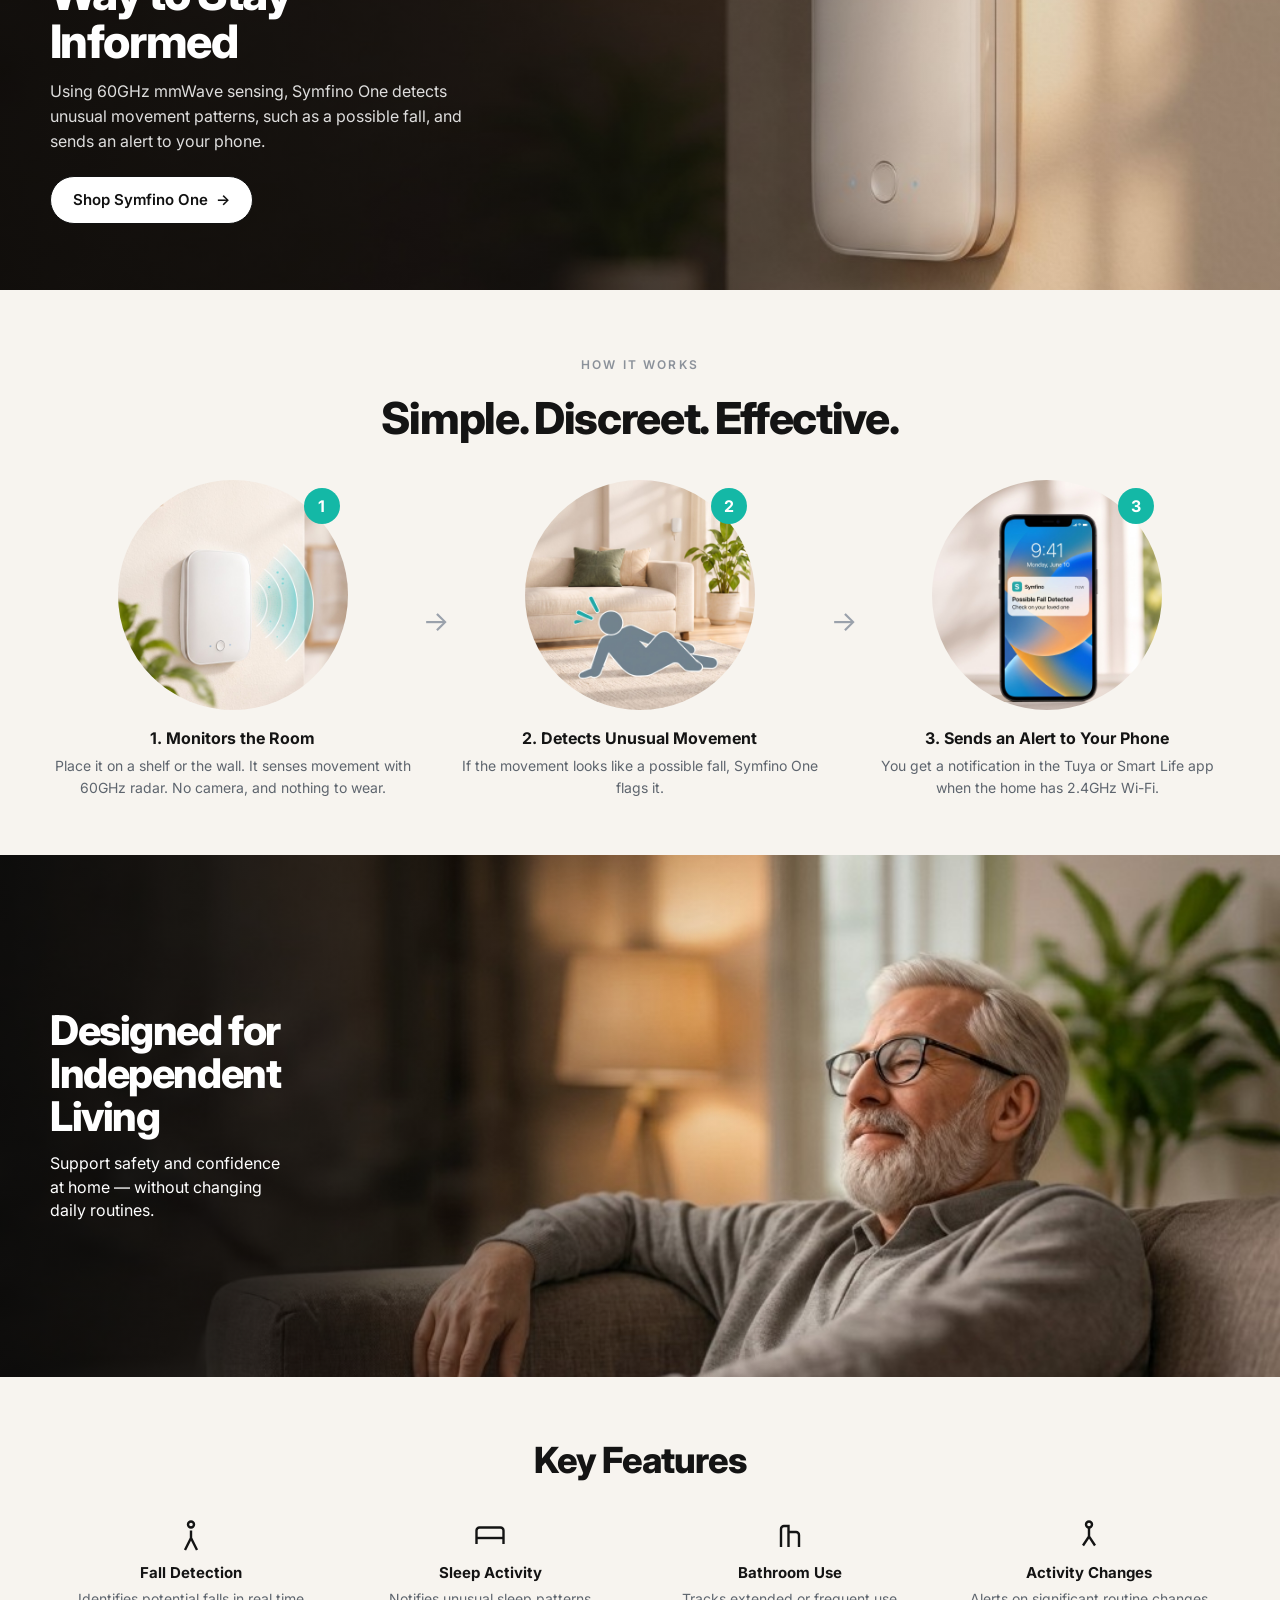
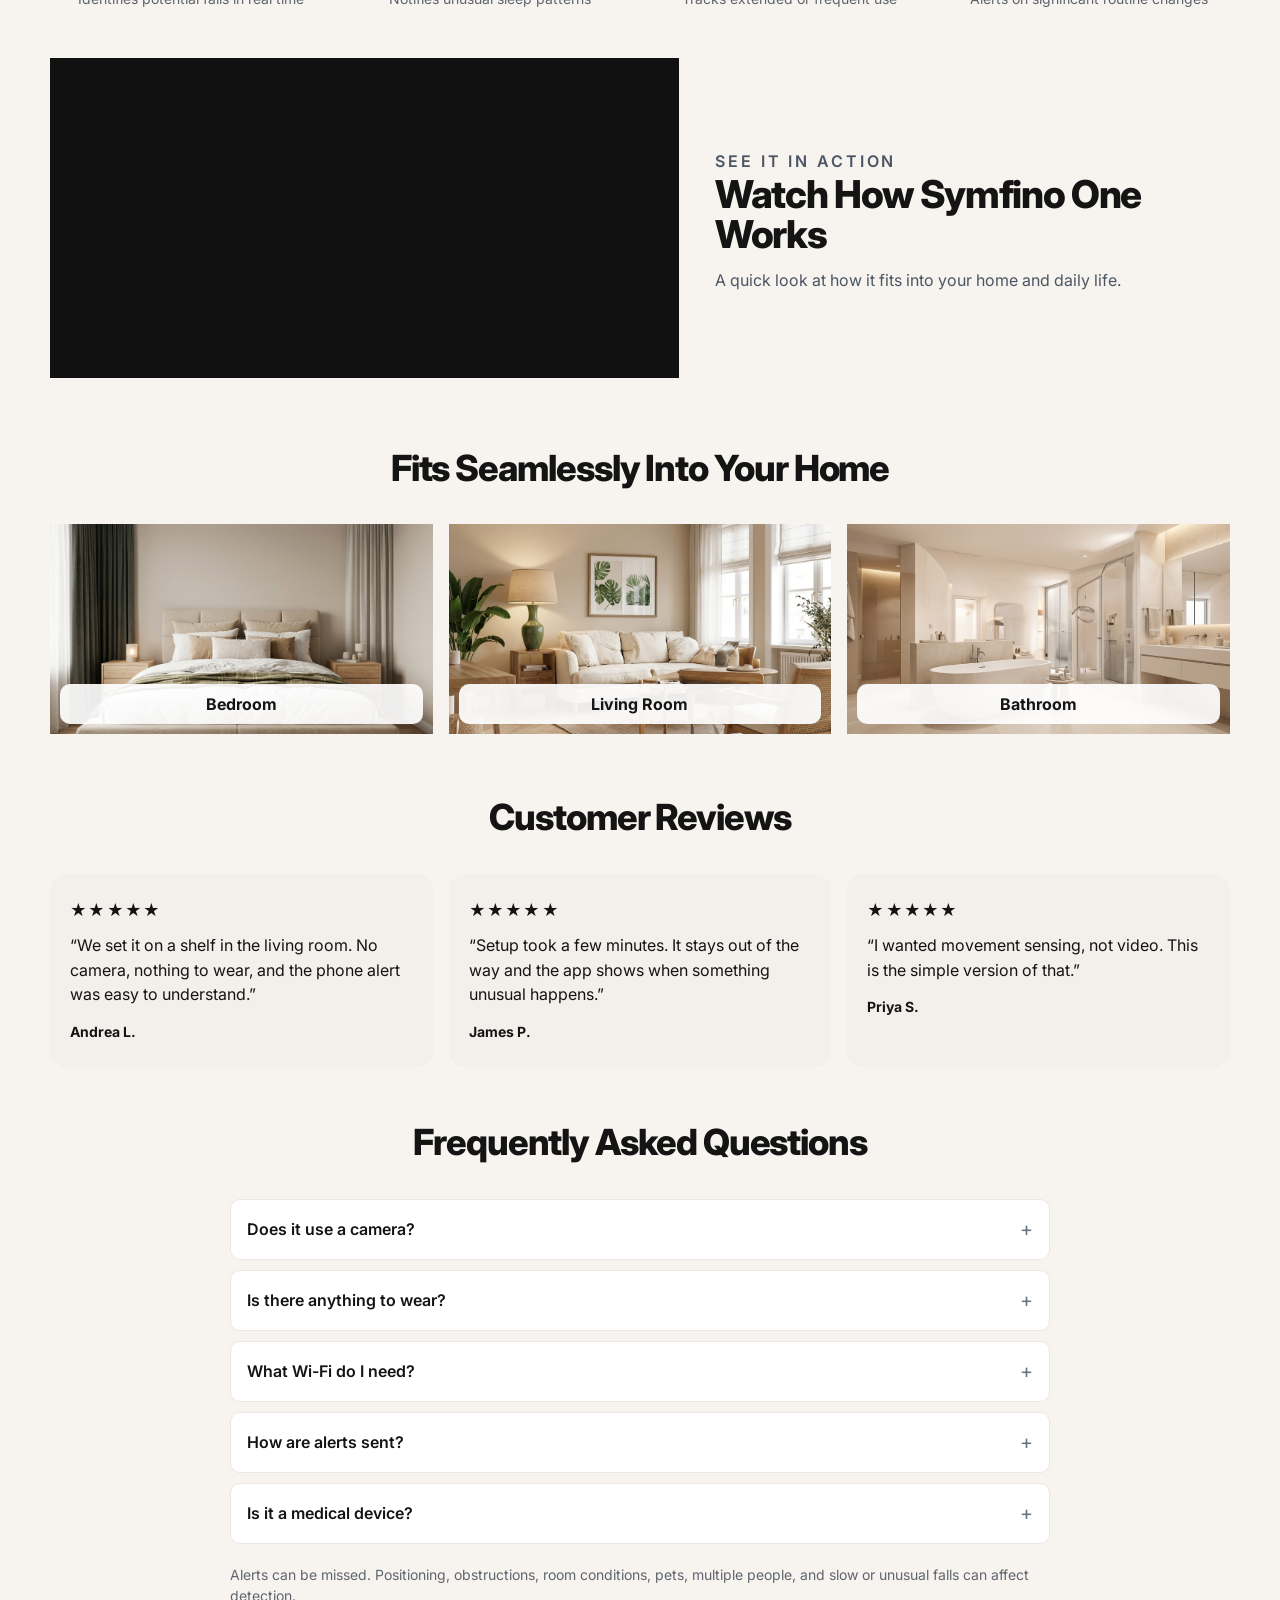
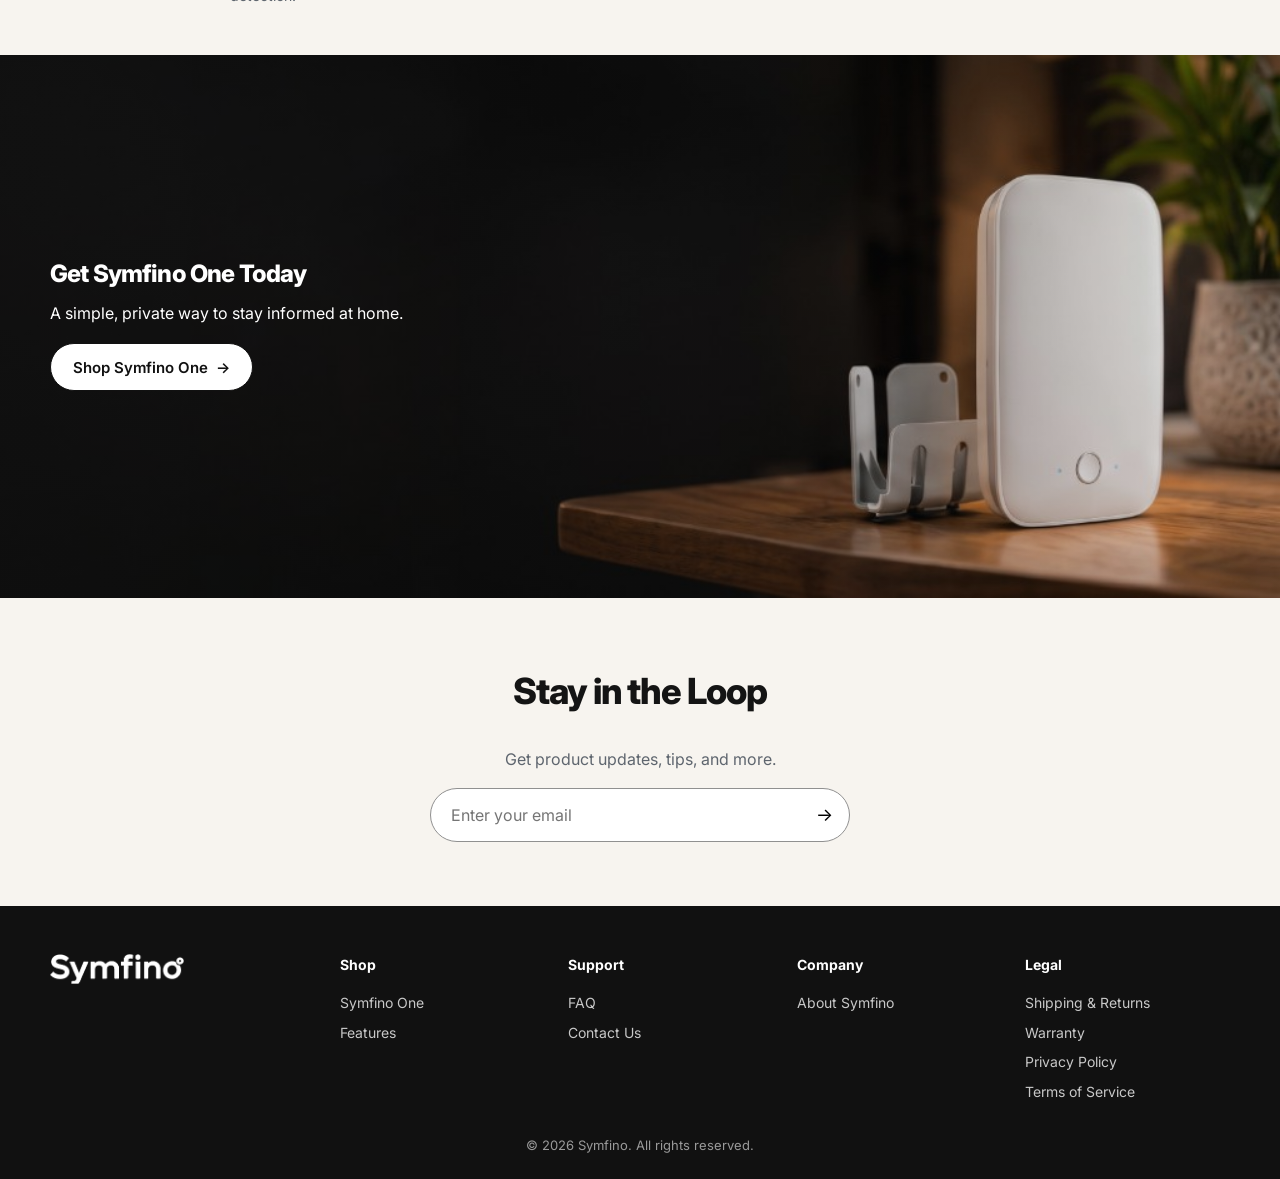
==== commit 1eafe778: "Port the finished homepage into the Shopify theme and finish the shop. The theme now uses the same c" ====
--- a/index.html
+++ b/index.html
@@ -108,7 +108,7 @@
       .feats p { margin: 4px 0 0; color: var(--muted); font-size: 14px; }
       .action { display: grid; grid-template-columns: 1.1fr .9fr; gap: 36px; align-items: center; padding-bottom: 56px; }
       .player { position: relative; overflow: hidden; }
-      .player img { width: 100%; height: 320px; object-fit: cover; }
+      .player img, .player video { width: 100%; height: 320px; object-fit: cover; background: #111; }
       .play { position: absolute; left: 50%; top: 50%; transform: translate(-50%, -50%); width: 64px; height: 64px; border-radius: 50%; background: rgba(255,255,255,.92); color: #111; display: grid; place-items: center; }
       .time { position: absolute; right: 12px; bottom: 12px; background: rgba(0,0,0,.65); color: #fff; border-radius: 6px; padding: 2px 8px; font-size: 12px; }
       .action h2 { font-size: clamp(32px, 3vw, 44px); }
@@ -121,6 +121,11 @@
       #features { scroll-margin-top: 88px; }
       .reviews { text-align: center; padding-bottom: 48px; }
       .review-card { max-width: 640px; margin: 0 auto; background: #f3f0eb; border-radius: 16px; padding: 36px 24px; }
+      .review-grid { display: grid; grid-template-columns: repeat(3, minmax(0, 1fr)); gap: 16px; text-align: left; }
+      .review-grid article { background: #f3f0eb; border-radius: 16px; padding: 24px 20px; }
+      .review-grid .stars { margin: 0 0 10px; letter-spacing: .08em; }
+      .review-grid p { margin: 0; }
+      .review-grid .who { margin-top: 14px; font-weight: 700; font-size: 14px; }
       .review-icon { width: 48px; height: 48px; margin: 0 auto 10px; color: #111; }
       .review-card p { margin: 8px 0 16px; font-weight: 600; }
       .ask { max-width: 820px; margin: 0 auto 48px; }
@@ -144,16 +149,16 @@
       .site-footer .logo img { height: 30px; filter: brightness(0) invert(1); }
       .copy { text-align: center; color: #9a9a9a; font-size: 13px; margin: 28px 0 0; }
       @media (max-width: 800px) {
-        .hero { min-height: 0; aspect-ratio: 9 / 15; max-height: 760px; align-items: flex-end; }
-        .hero img { object-position: center 30%; }
+        .hero { min-height: 420px; aspect-ratio: auto; height: min(600px, calc(100vh - 220px)); height: min(600px, calc(100svh - 200px)); align-items: flex-end; }
+        .hero img { object-position: center 6%; }
         .hero::after { background: linear-gradient(180deg, rgba(0,0,0,0) 45%, rgba(0,0,0,.45) 68%, rgba(0,0,0,.82) 100%); }
-        .hero-copy { width: auto; max-width: none; margin: 0 20px 36px; padding: 0; }
+        .hero-copy { width: auto; max-width: none; margin: 0 20px 48px; padding: 0; }
         .hero h1 { font-size: 34px; max-width: 12ch; line-height: 1.02; }
         .hero .lede { display: none; }
         .perks, .feats, .foot { grid-template-columns: 1fr 1fr; }
         .problem, .action, .steps, .how-grid { grid-template-columns: 1fr; }
         .arrow { display: none; }
-        .rooms { grid-template-columns: 1fr; }
+        .rooms, .review-grid { grid-template-columns: 1fr; }
         .problem-photo { height: 280px; transform: none; }
         .problem-photo img { transform: none; object-position: center 20%; }
         .problem h2, .band h2, .section-title, .action h2 { font-size: 30px; }
@@ -178,6 +183,9 @@
         .announce { gap: 8px 16px; font-size: 12px; }
       }
     </style>
+    <link rel="icon" href="favicon.ico" sizes="any">
+    <link rel="icon" type="image/png" sizes="32x32" href="preview/symfino/favicon-32.png">
+    <link rel="apple-touch-icon" href="preview/symfino/apple-touch-icon.png">
   </head>
   <body>
     <p class="announce">
@@ -263,17 +271,19 @@
           <article>
             <div class="circle"><img src="preview/symfino/step-monitor.jpg" alt="Symfino One sensing the room."><span class="badge">1</span></div>
             <h3>1. Monitors the Room</h3>
-            <p>with 60GHz sensing</p>
+            <p>Place it on a shelf or the wall. It senses movement with 60GHz radar. No camera, and nothing to wear.</p>
           </article>
           <div class="arrow" aria-hidden="true">→</div>
           <article>
             <div class="circle"><img src="preview/symfino/step-fall.jpg" alt="A possible fall at home."><span class="badge">2</span></div>
             <h3>2. Detects Unusual Movement</h3>
+            <p>If the movement looks like a possible fall, Symfino One flags it.</p>
           </article>
           <div class="arrow" aria-hidden="true">→</div>
           <article>
             <div class="circle"><img src="preview/symfino/step-alert.jpg" alt="A phone alert from Symfino."><span class="badge">3</span></div>
             <h3>3. Sends an Alert to Your Phone</h3>
+            <p>You get a notification in the Tuya or Smart Life app when the home has 2.4GHz Wi-Fi.</p>
           </article>
         </div>
       </section>
@@ -299,11 +309,9 @@
       </section>
 
       <section class="wrap action">
-        <a class="player" href="how.html" aria-label="Watch how Symfino One works">
-          <img src="preview/symfino/product-table.jpg" alt="Symfino One in the room.">
-          <span class="play" aria-hidden="true"><svg width="22" height="22" viewBox="0 0 24 24" fill="currentColor"><path d="M9 7l10 5-10 5z"/></svg></span>
-          <span class="time">1:24</span>
-        </a>
+        <div class="player">
+          <video src="preview/symfino/symfino-home.mp4" autoplay muted loop playsinline preload="metadata" aria-label="Symfino One in the home"></video>
+        </div>
         <div>
           <p class="kicker">See It in Action</p>
           <h2>Watch How Symfino One Works</h2>
@@ -322,10 +330,10 @@
 
       <section class="wrap reviews">
         <h2 class="section-title">Customer Reviews</h2>
-        <div class="review-card">
-          <div class="review-icon" aria-hidden="true"><svg width="48" height="48" viewBox="0 0 48 48" fill="none"><path d="M15 13.5h18a7.5 7.5 0 0 1 7.5 7.5v7a7.5 7.5 0 0 1-7.5 7.5H23l-6.5 5.5V35.5h-1.5A7.5 7.5 0 0 1 7.5 28v-7A7.5 7.5 0 0 1 15 13.5z" stroke="#141414" stroke-width="2.1" stroke-linejoin="round"/><circle cx="19.5" cy="24" r="1.7" fill="#141414"/><circle cx="24" cy="24" r="1.7" fill="#141414"/><circle cx="28.5" cy="24" r="1.7" fill="#141414"/></svg></div>
-          <p>Be the first to review Symfino One.</p>
-          <a class="button" href="contact.html">Write a Review</a>
+        <div class="review-grid">
+          <article><p class="stars" aria-label="5 stars">★★★★★</p><p>“We set it on a shelf in the living room. No camera, nothing to wear, and the phone alert was easy to understand.”</p><p class="who">Andrea L.</p></article>
+          <article><p class="stars" aria-label="5 stars">★★★★★</p><p>“Setup took a few minutes. It stays out of the way and the app shows when something unusual happens.”</p><p class="who">James P.</p></article>
+          <article><p class="stars" aria-label="5 stars">★★★★★</p><p>“I wanted movement sensing, not video. This is the simple version of that.”</p><p class="who">Priya S.</p></article>
         </div>
       </section>
 
@@ -388,10 +396,10 @@
         <div>
           <h2>Legal</h2>
           <ul>
-            <li><a href="shop.html">Shipping &amp; Returns</a></li>
-            <li><a href="faq.html">Warranty</a></li>
-            <li><a href="contact.html">Privacy Policy</a></li>
-            <li><a href="contact.html">Terms of Service</a></li>
+            <li><a href="care.html#shipping">Shipping &amp; Returns</a></li>
+            <li><a href="care.html#warranty">Warranty</a></li>
+            <li><a href="contact.html#privacy">Privacy Policy</a></li>
+            <li><a href="contact.html#terms">Terms of Service</a></li>
           </ul>
         </div>
       </div>
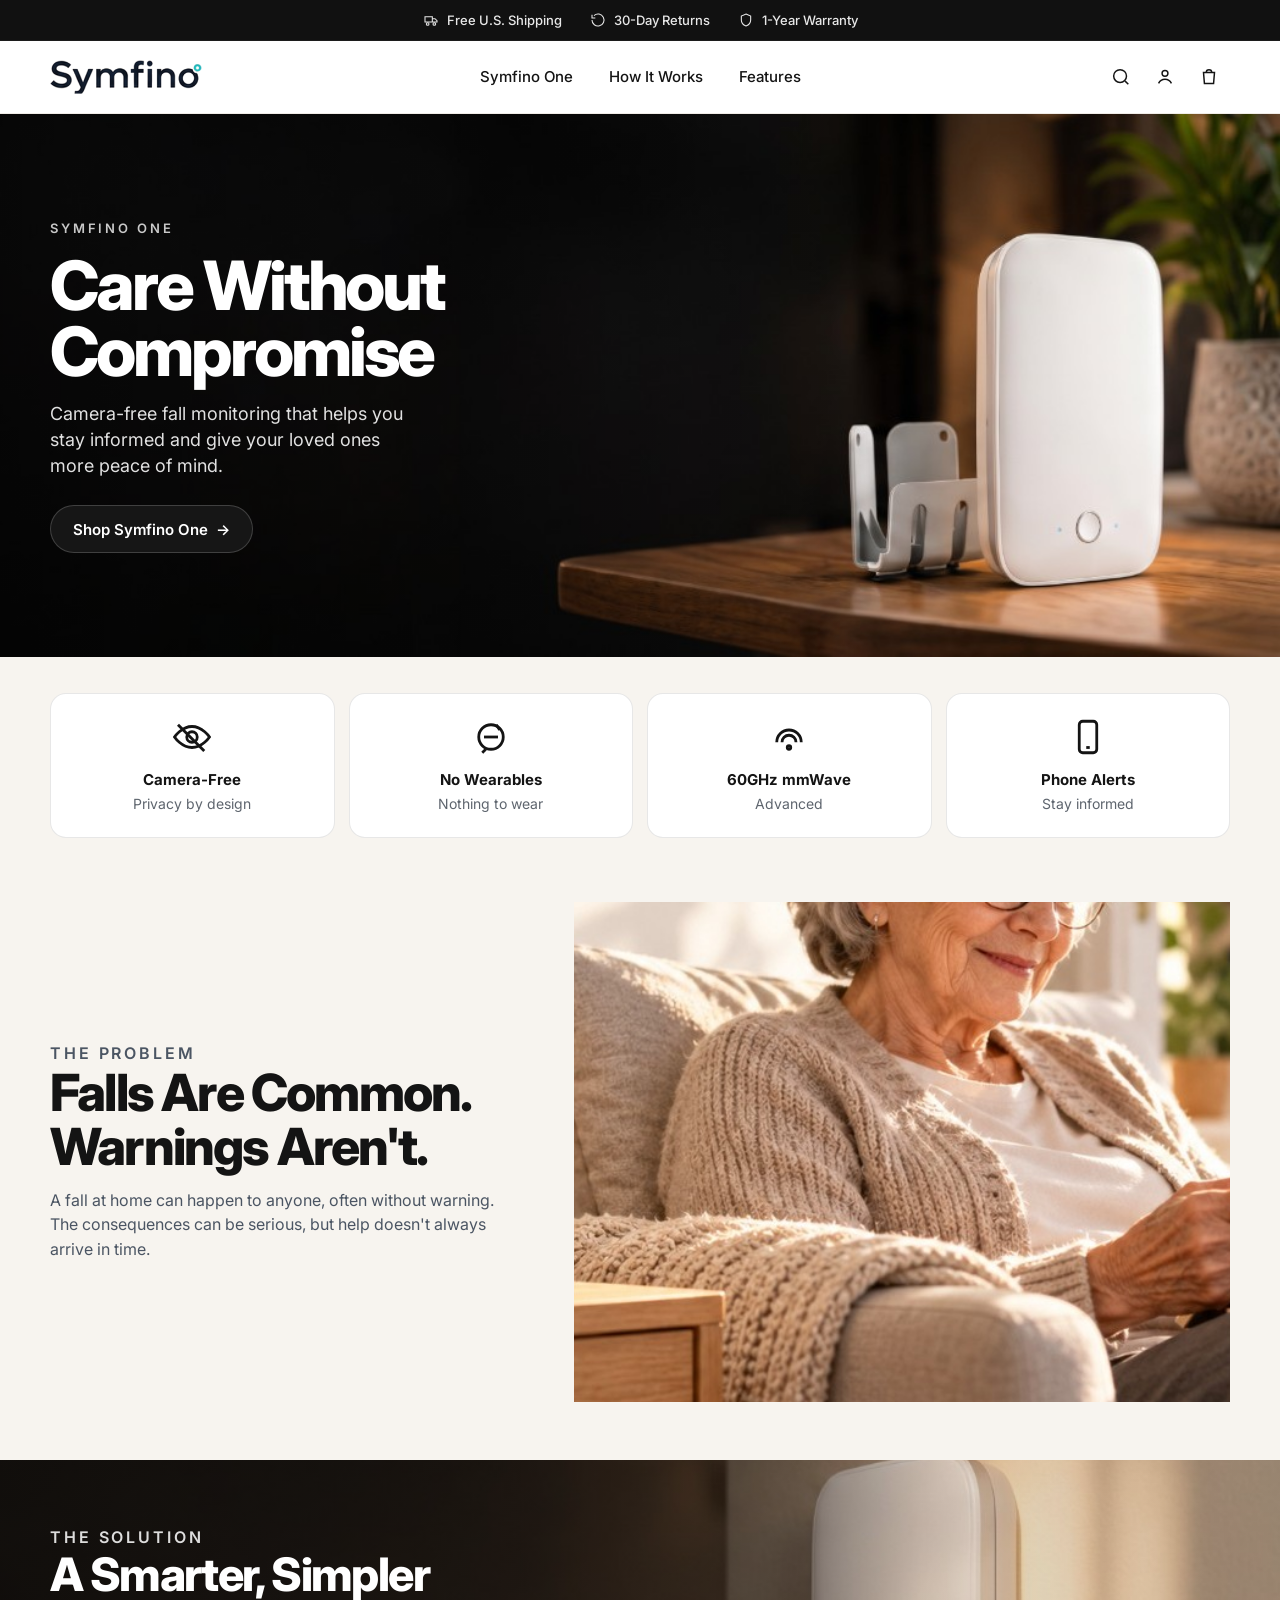
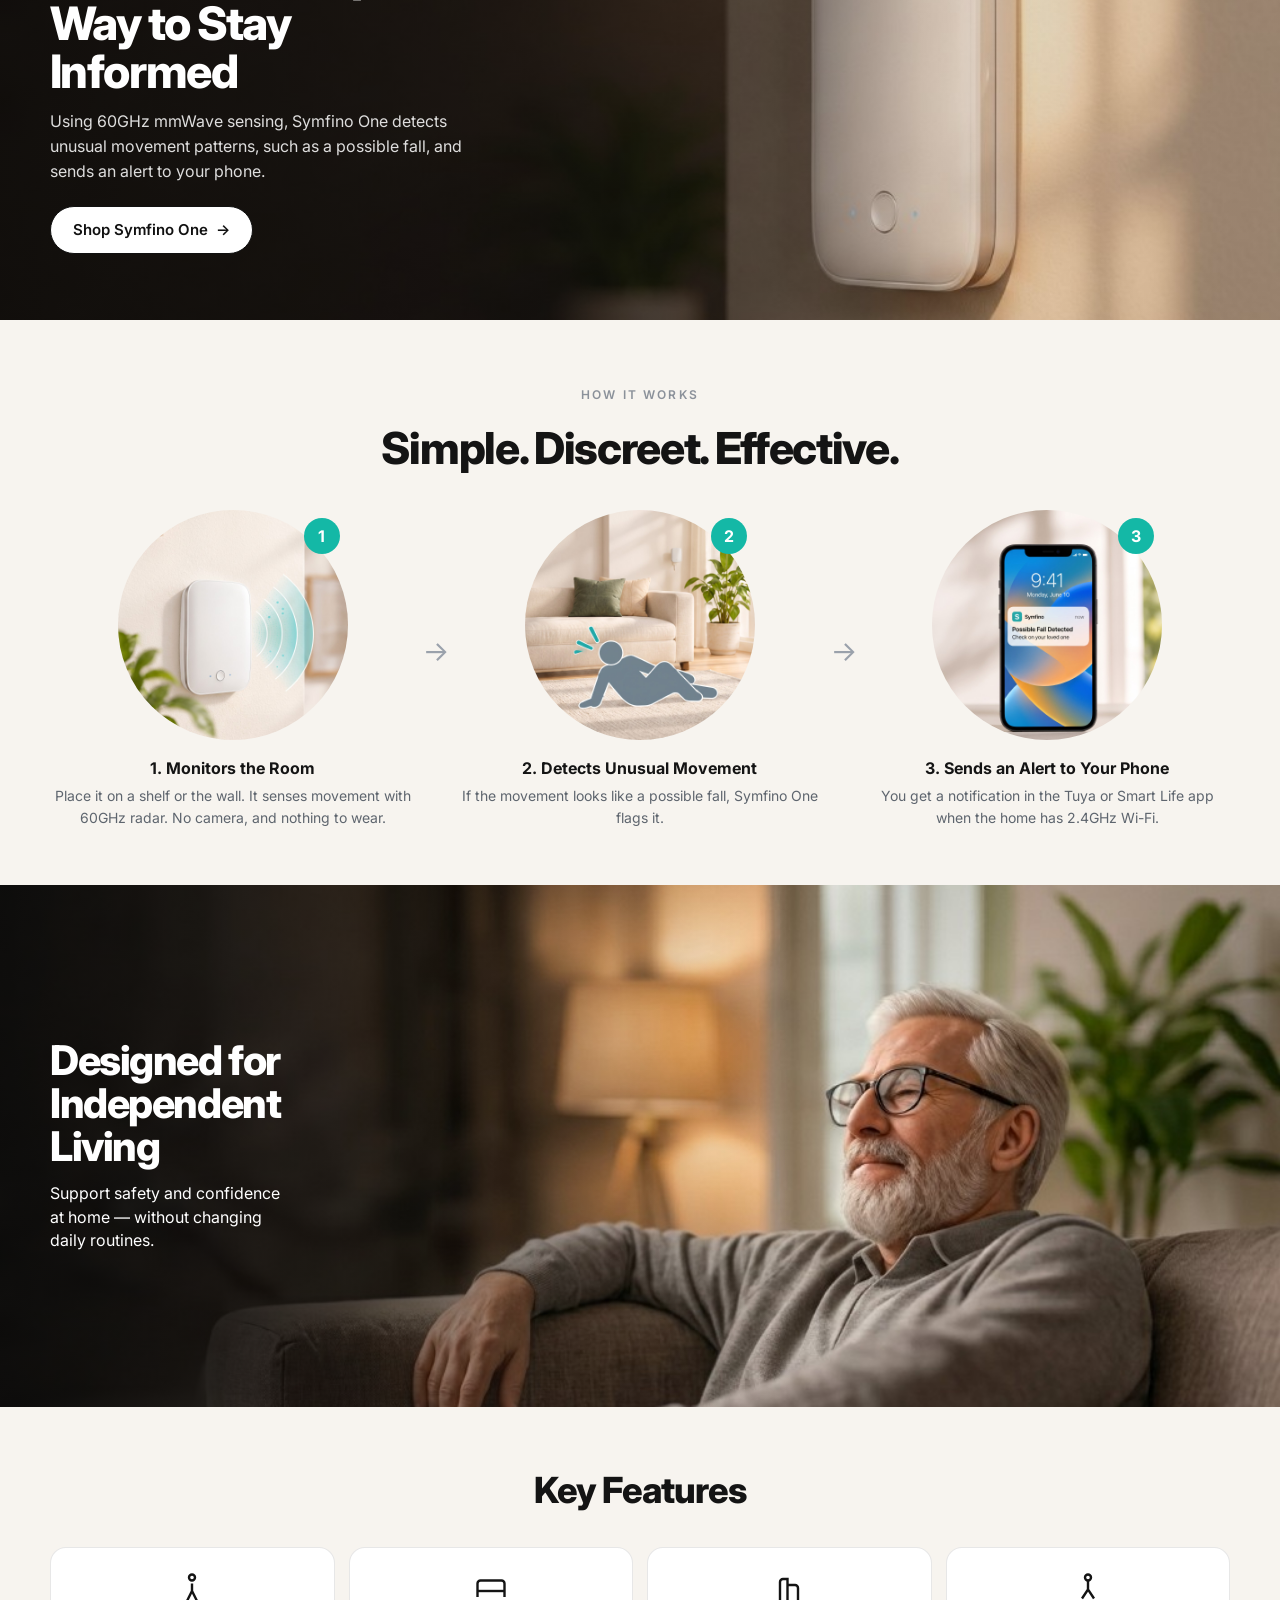
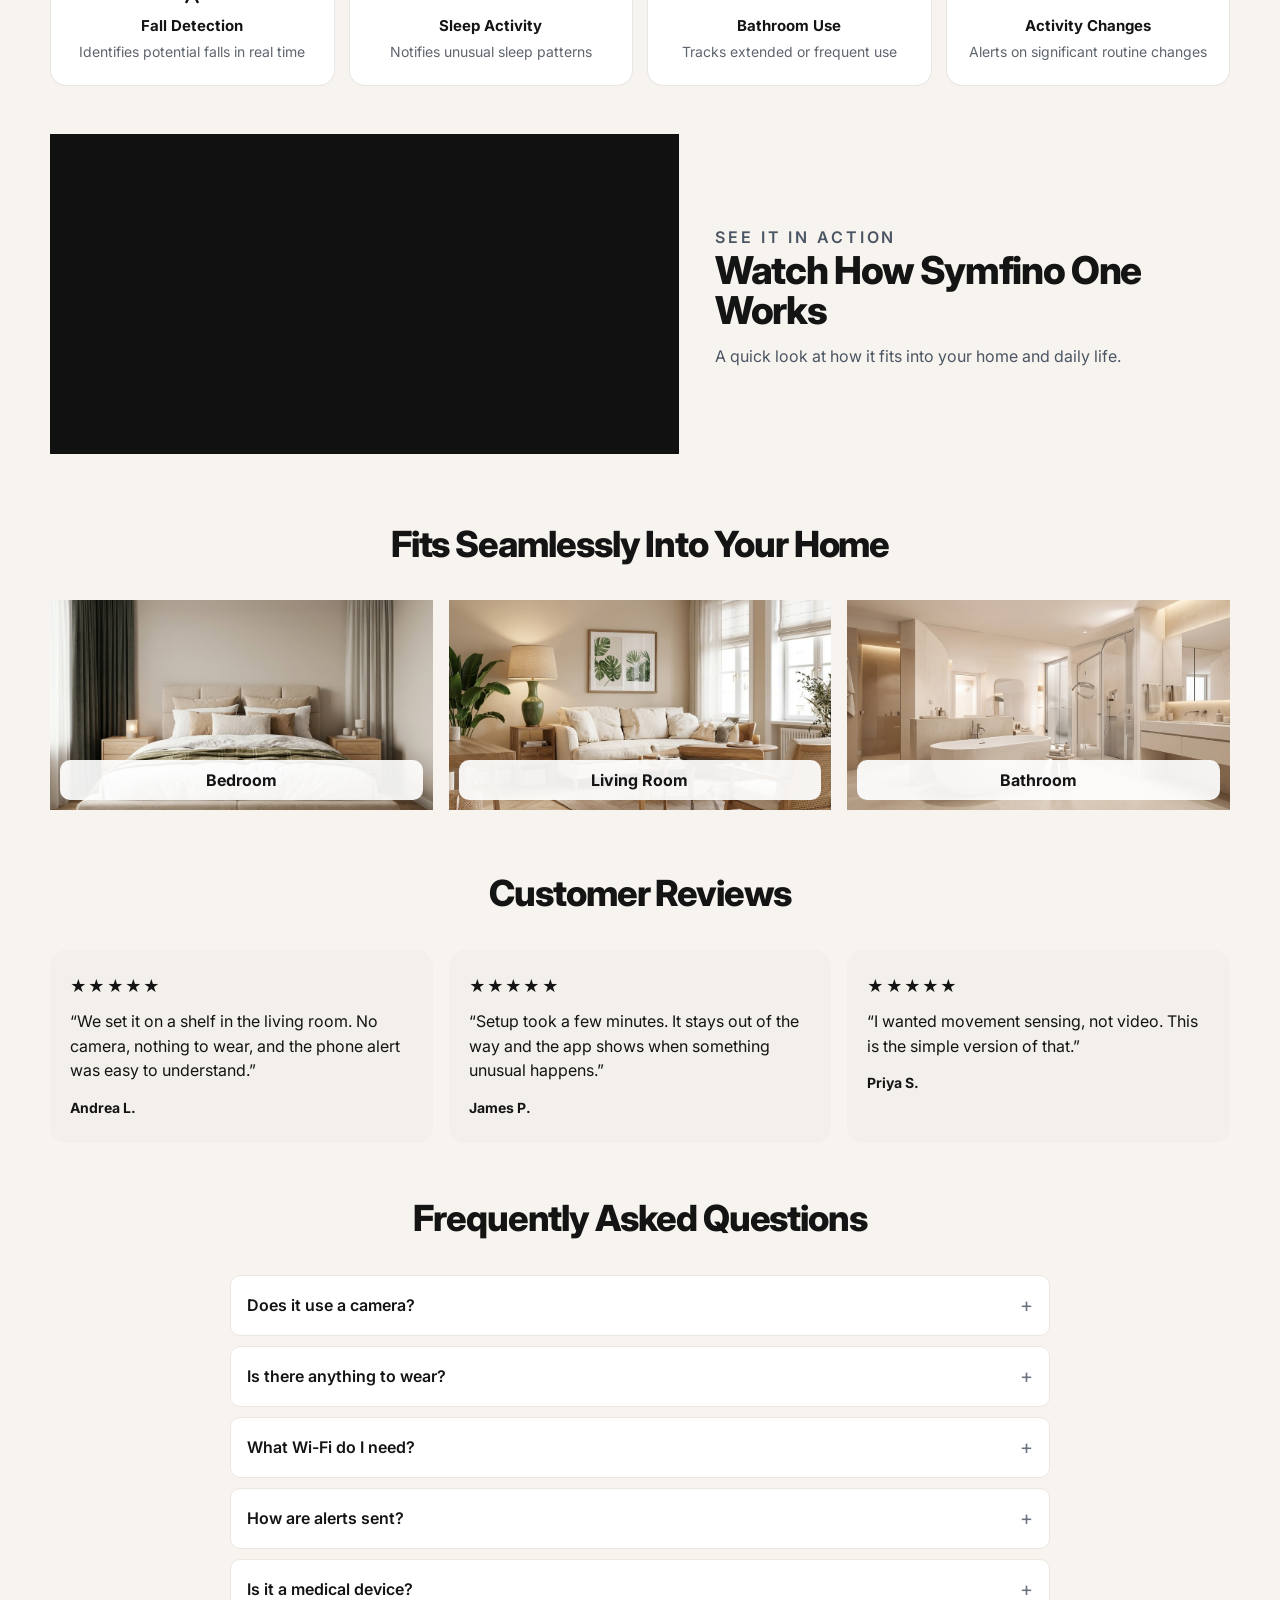
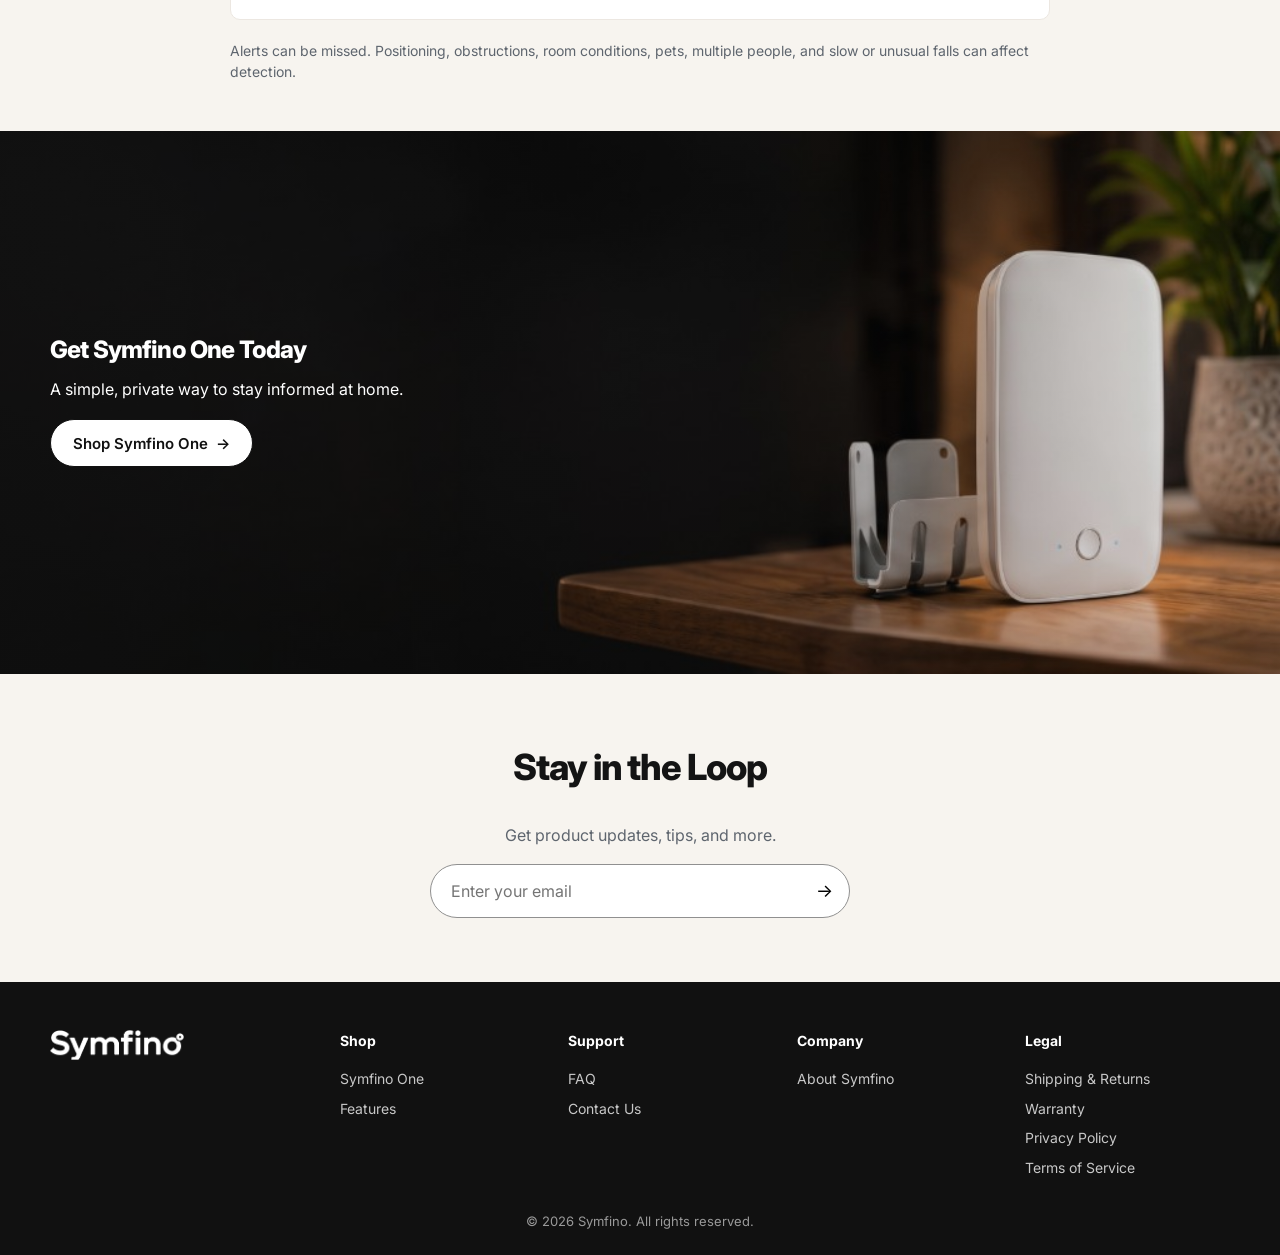
==== commit 0c4df207: "Frame the feature icons and keep the shop price at $299. The perk and feature cards get a light bord" ====
--- a/index.html
+++ b/index.html
@@ -52,8 +52,8 @@
       .hero .button { background: #161616; color: #fff; border-color: rgba(255,255,255,.18); }
       .button { display: inline-flex; align-items: center; gap: 8px; min-height: 48px; padding: 0 22px; border-radius: 999px; background: var(--black); color: #fff; font-weight: 600; font-size: 15px; border: 1px solid var(--black); cursor: pointer; }
       .button.light { background: #fff; color: var(--black); }
-      .perks { display: grid; grid-template-columns: repeat(4, minmax(0, 1fr)); gap: 12px; padding: 36px 0; }
-      .perks article { text-align: center; padding: 8px 12px; }
+      .perks { display: grid; grid-template-columns: repeat(4, minmax(0, 1fr)); gap: 14px; padding: 36px 0; }
+      .perks article { text-align: center; padding: 22px 14px; border: 1px solid rgba(20, 20, 20, .1); border-radius: 16px; background: #fff; }
       .perks .mark { width: 42px; height: 42px; margin: 0 auto 10px; color: var(--ink); }
       .perks h2 { margin: 0; font-size: 15px; font-weight: 700; }
       .perks p { margin: 2px 0 0; color: var(--muted); font-size: 14px; }
@@ -101,8 +101,8 @@
       .living h2, .cta h2, .living p, .cta p { color: #fff; }
       .cta .button { margin-top: 18px; }
       .section-title { margin: 0 0 28px; text-align: center; font-size: clamp(28px, 3vw, 36px); font-weight: 800; letter-spacing: -.03em; }
-      .feats { display: grid; grid-template-columns: repeat(4, minmax(0, 1fr)); gap: 18px; padding-bottom: 48px; }
-      .feats article { text-align: center; }
+      .feats { display: grid; grid-template-columns: repeat(4, minmax(0, 1fr)); gap: 14px; padding-bottom: 48px; }
+      .feats article { text-align: center; padding: 22px 14px; border: 1px solid rgba(20, 20, 20, .1); border-radius: 16px; background: #fff; }
       .feats .mark { width: 36px; height: 36px; margin: 0 auto 8px; }
       .feats h2 { margin: 0; font-size: 15px; font-weight: 700; }
       .feats p { margin: 4px 0 0; color: var(--muted); font-size: 14px; }
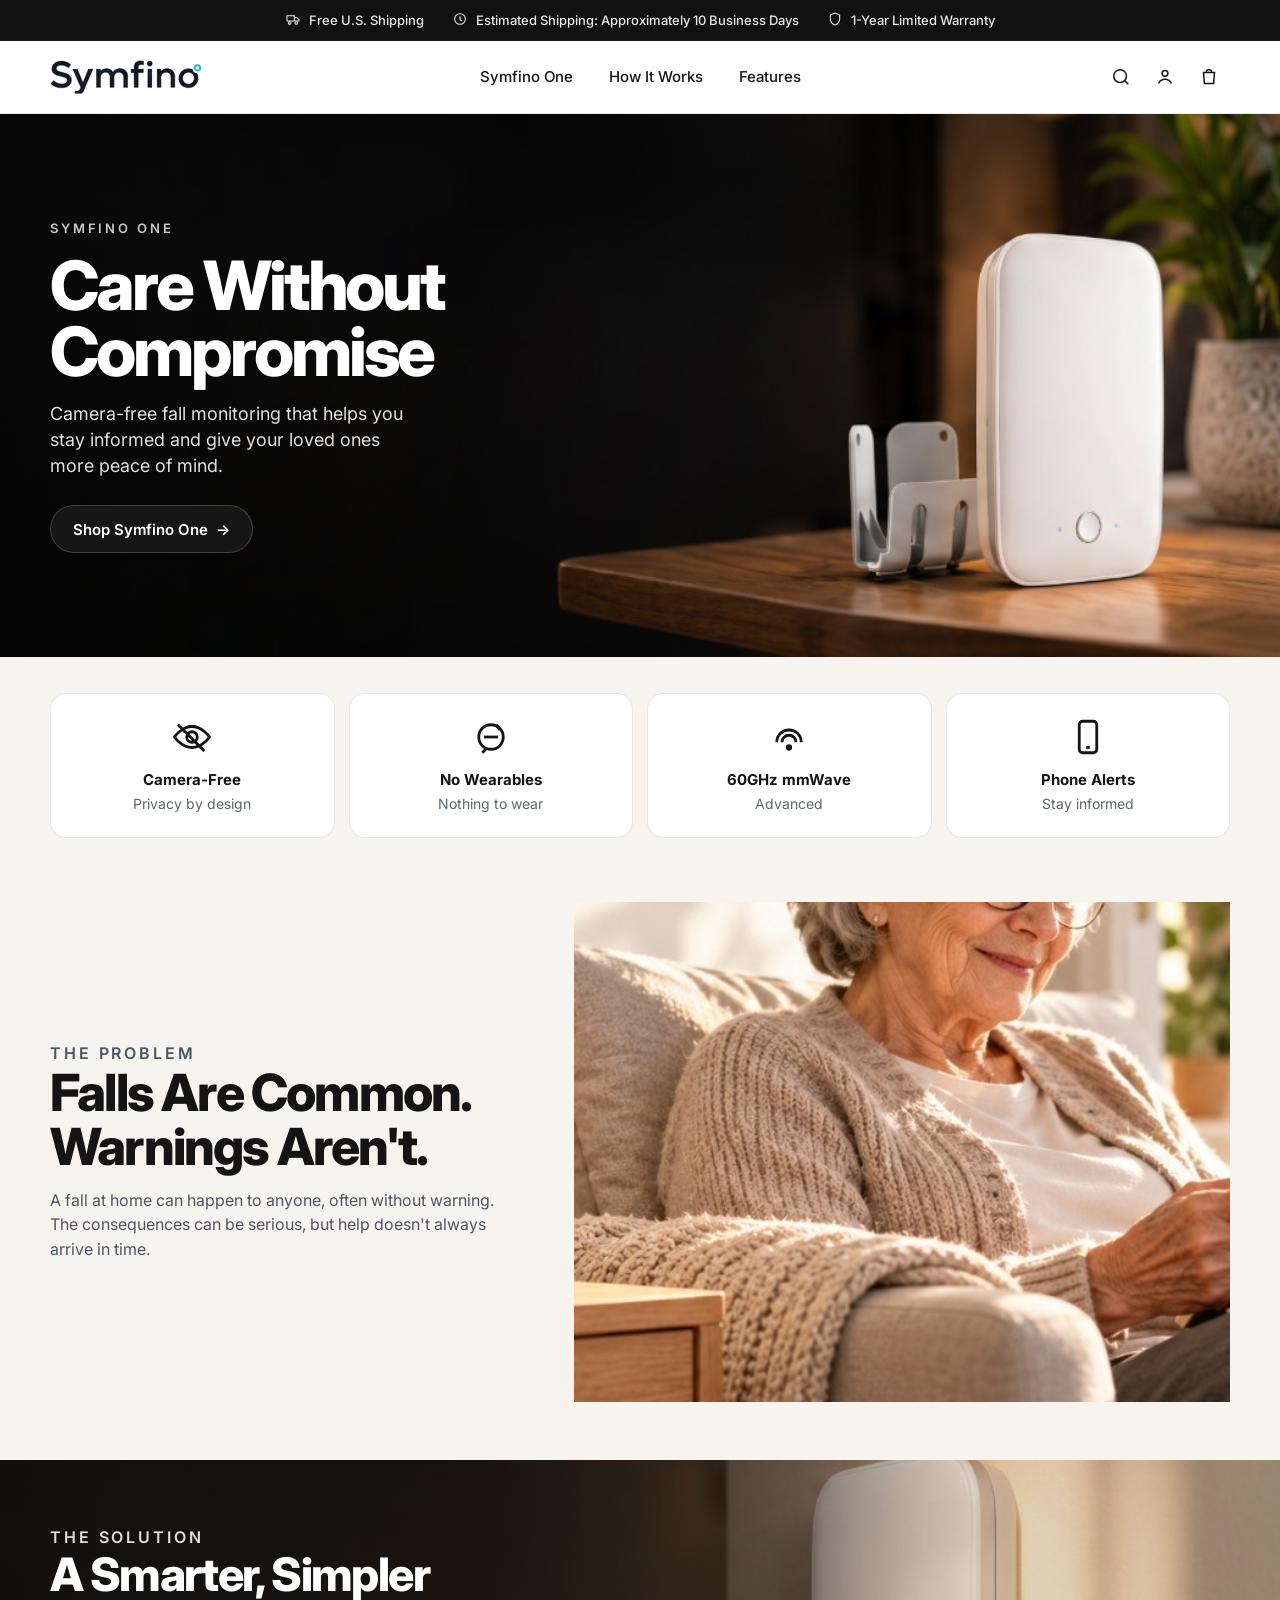
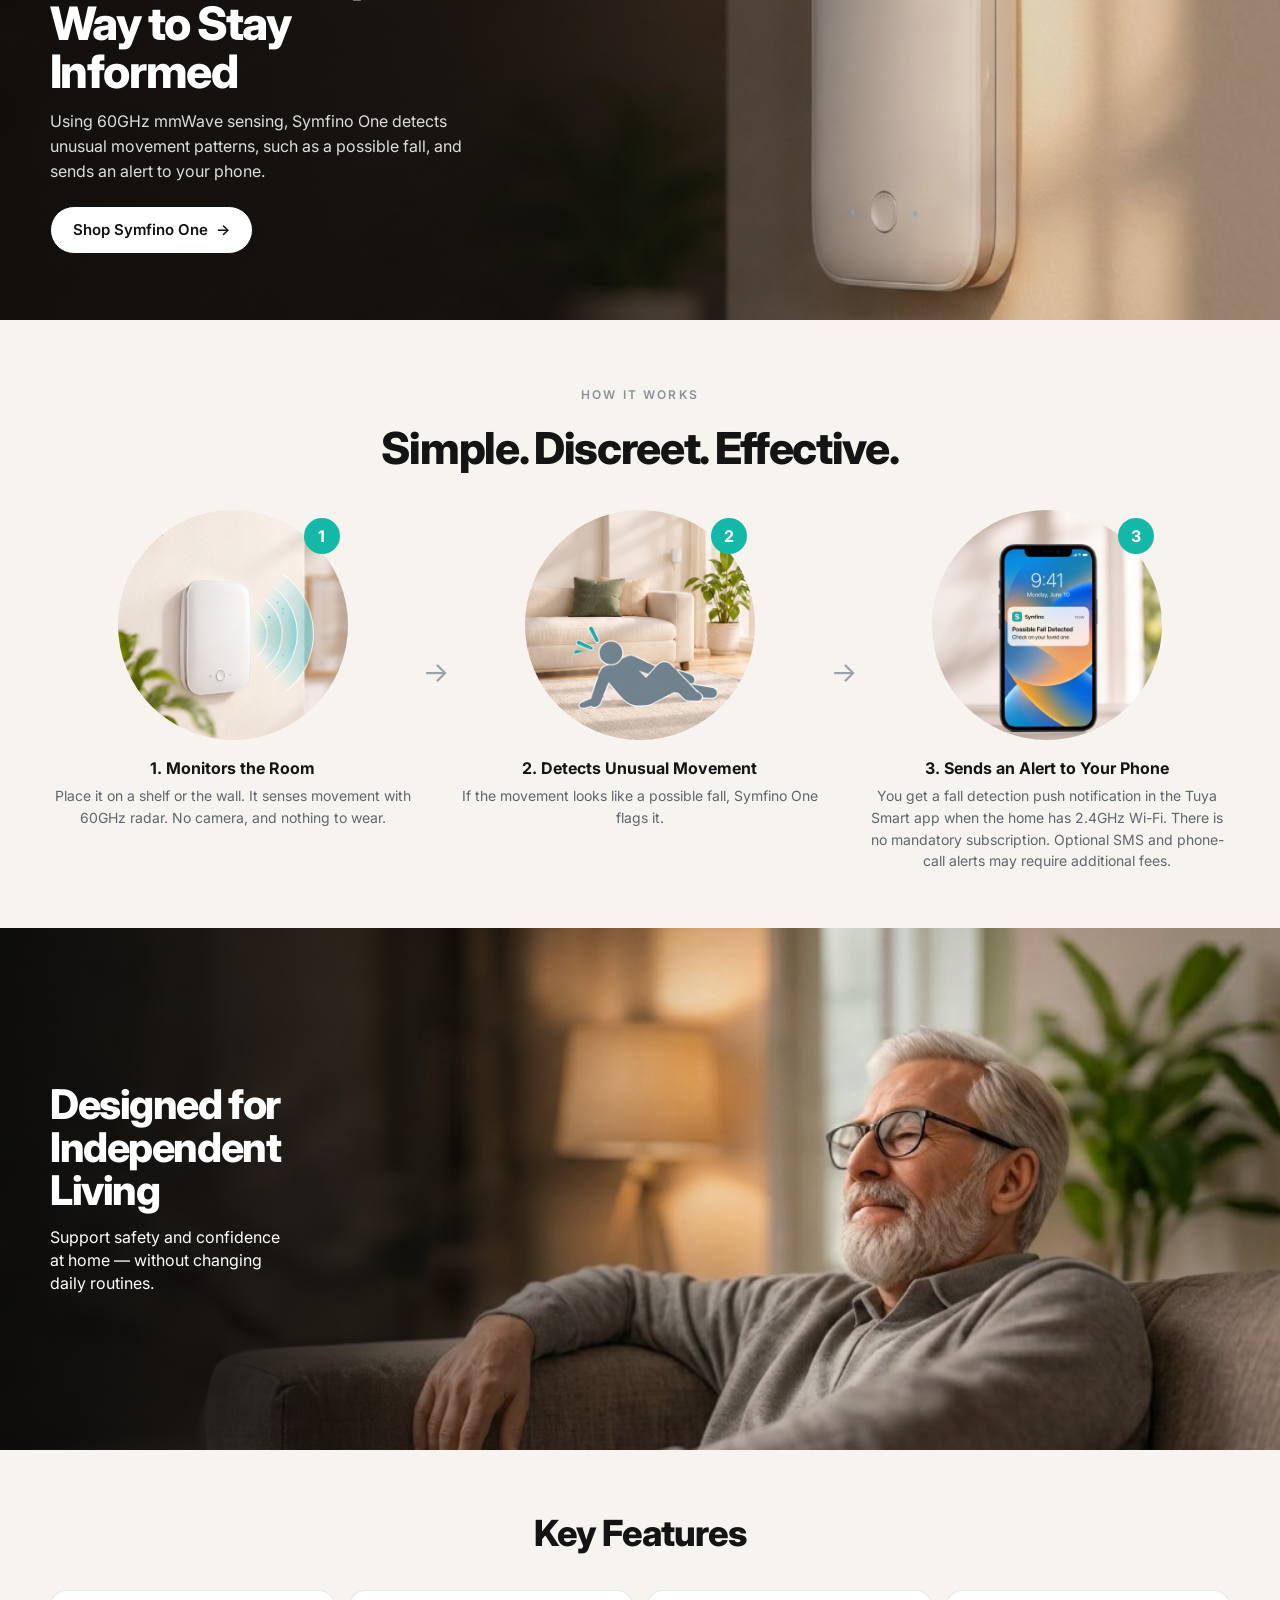
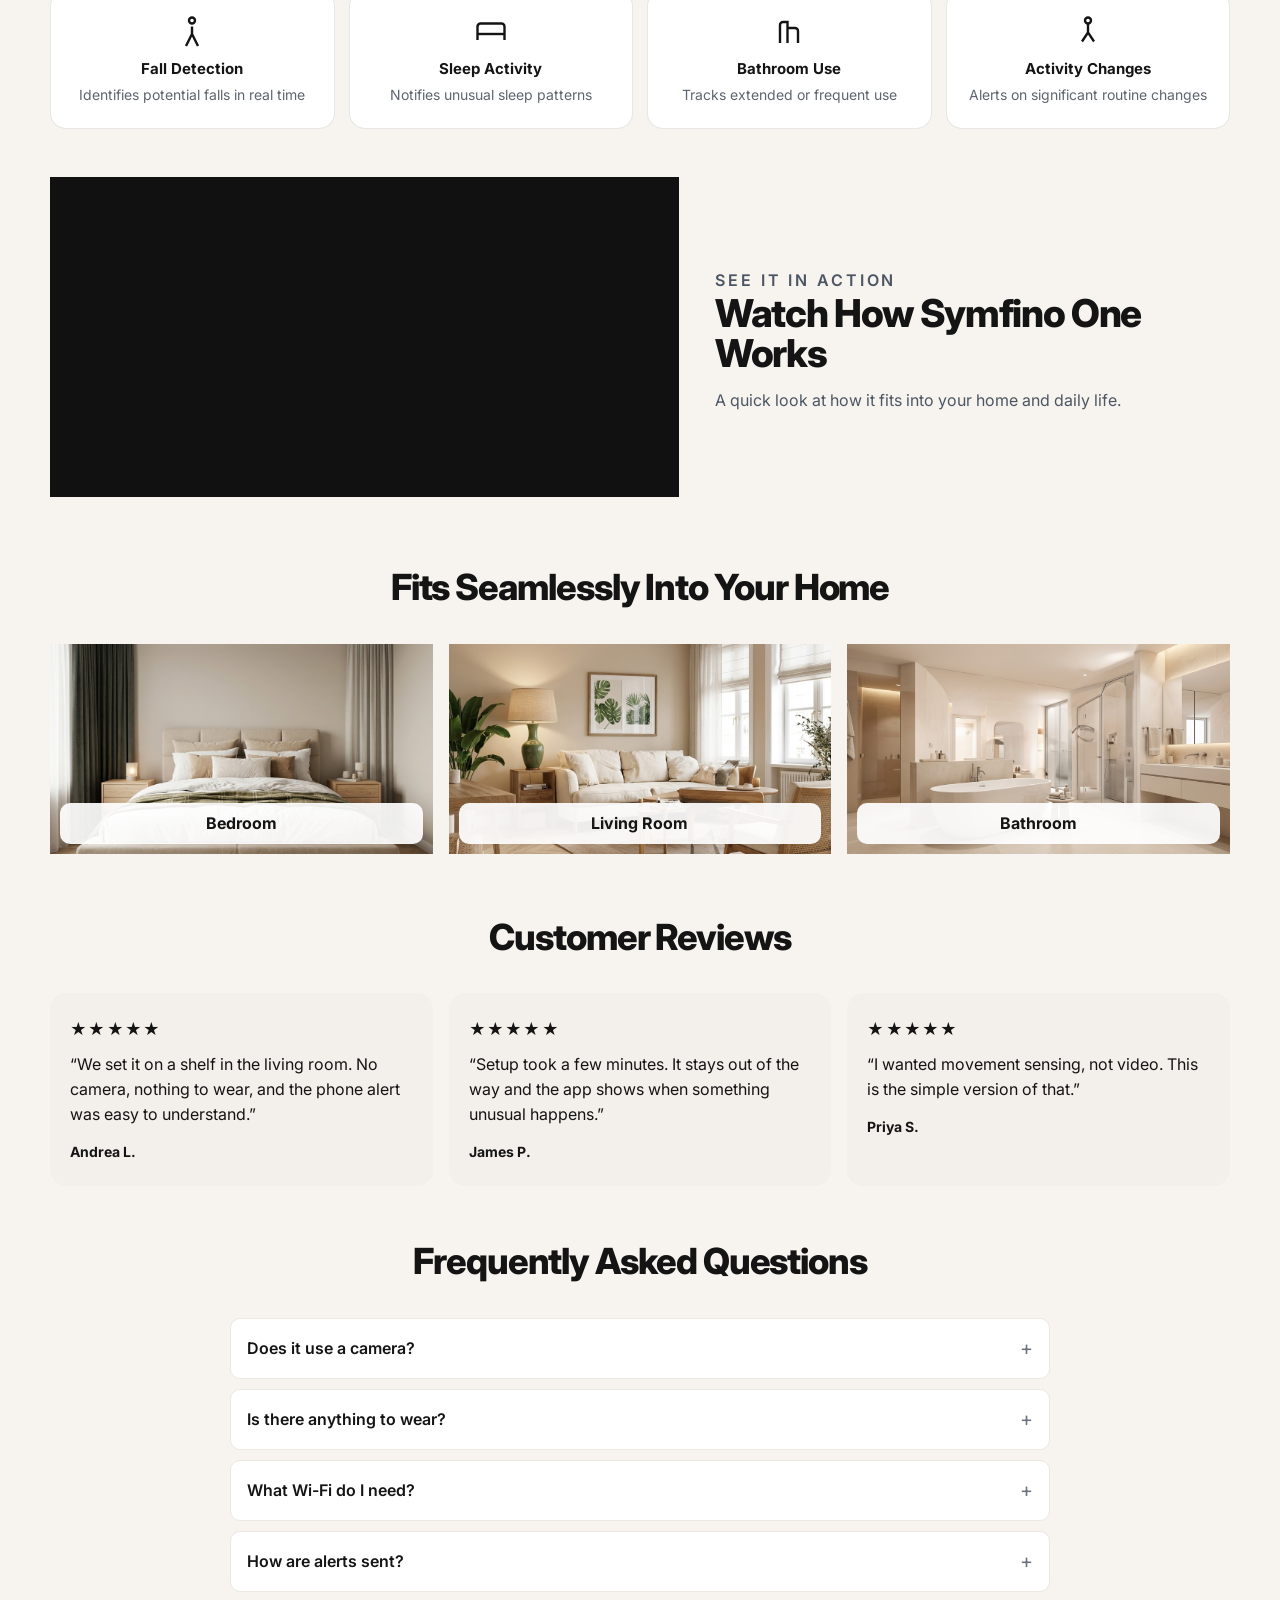
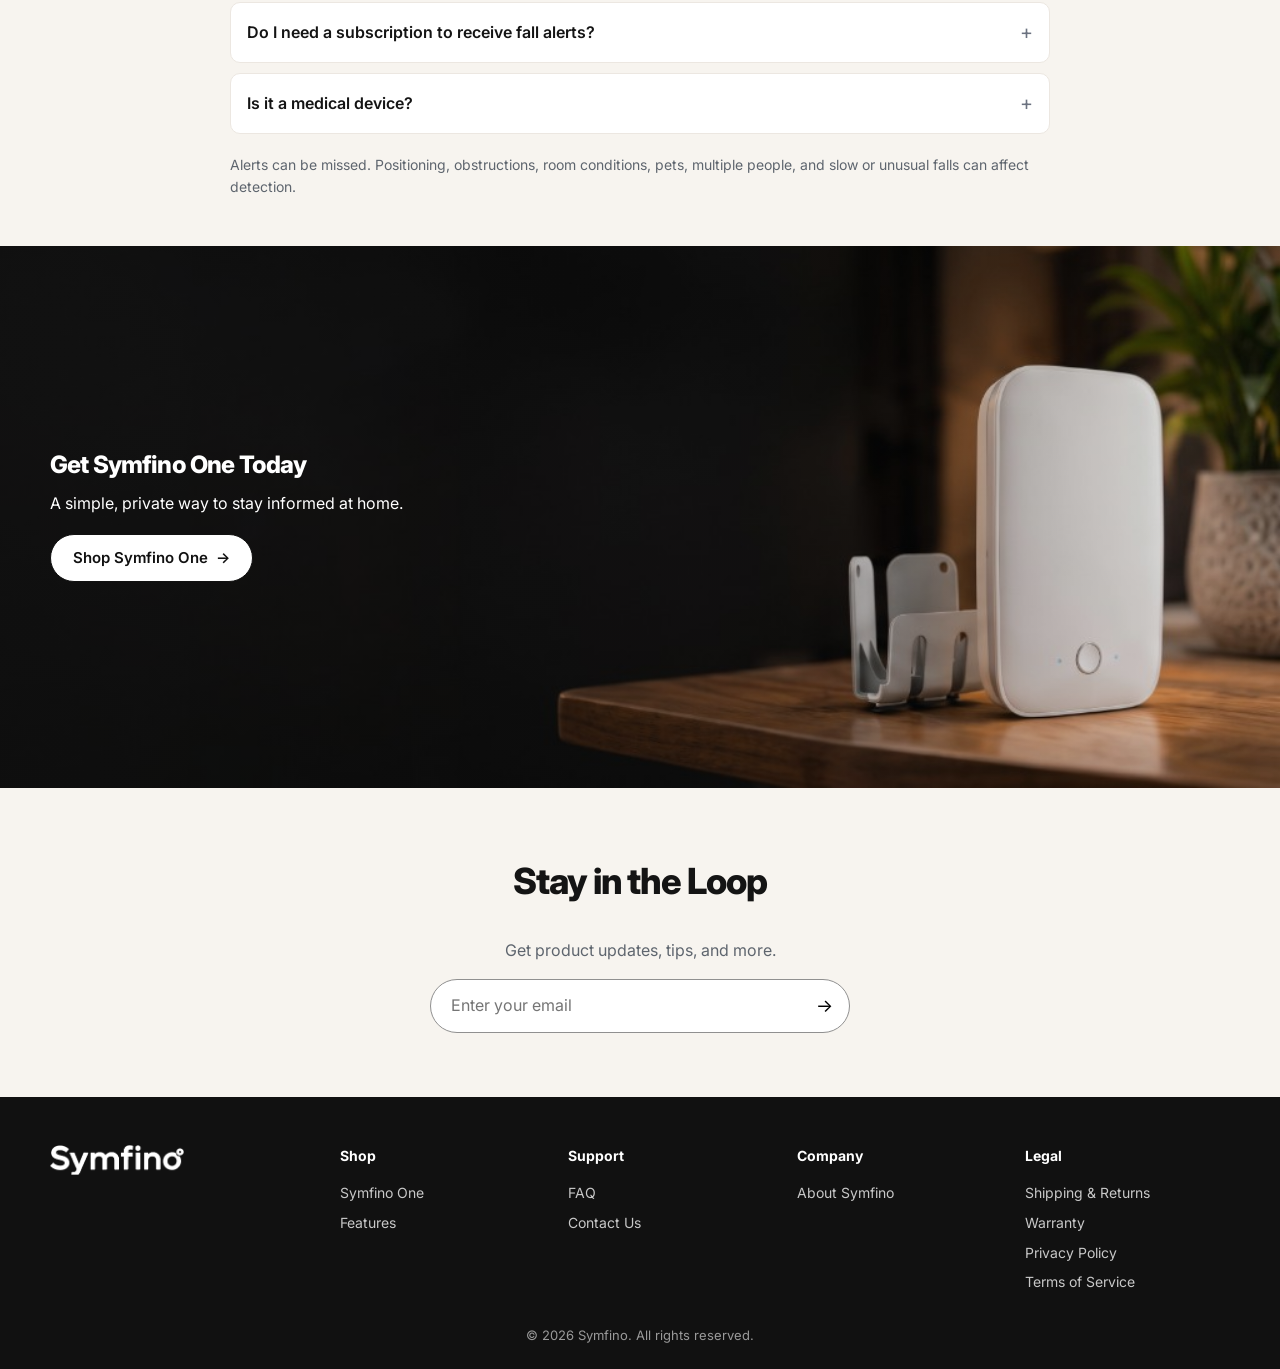
==== commit 2f4b70fe: "Replace the 30-day return promise with the supplier terms. Shipping is an estimate of about 10 busin" ====
--- a/index.html
+++ b/index.html
@@ -18,7 +18,8 @@
       img { max-width: 100%; display: block; }
       button, input { font: inherit; }
       .announce { margin: 0; background: #111; color: #e8e8e8; display: flex; justify-content: center; gap: 28px; flex-wrap: wrap; font-size: 13px; font-weight: 500; padding: 10px 16px; border-bottom: 1px solid #1c1c1c; }
-      .announce span { display: inline-flex; align-items: center; gap: 8px; }
+      .announce span { display: inline-flex; align-items: flex-start; justify-content: center; gap: 8px; max-width: 100%; }
+      .announce svg { flex: none; margin-top: 1px; }
       .site-header { background: #fff; color: var(--ink); position: sticky; top: 0; z-index: 20; border-bottom: 1px solid #f0ece7; }
       .bar { display: grid; grid-template-columns: 1fr auto; align-items: center; min-height: 72px; width: min(1180px, calc(100% - 40px)); margin: 0 auto; position: relative; }
       .start { display: flex; align-items: center; gap: 4px; position: relative; z-index: 2; pointer-events: none; }
@@ -149,6 +150,8 @@
       .site-footer .logo img { height: 30px; filter: brightness(0) invert(1); }
       .copy { text-align: center; color: #9a9a9a; font-size: 13px; margin: 28px 0 0; }
       @media (max-width: 800px) {
+        .announce { flex-direction: column; align-items: center; gap: 6px; text-align: center; }
+        .announce span { width: min(100%, 280px); }
         .hero { min-height: 420px; aspect-ratio: auto; height: min(600px, calc(100vh - 220px)); height: min(600px, calc(100svh - 200px)); align-items: flex-end; }
         .hero img { object-position: center 6%; }
         .hero::after { background: linear-gradient(180deg, rgba(0,0,0,0) 45%, rgba(0,0,0,.45) 68%, rgba(0,0,0,.82) 100%); }
@@ -190,8 +193,8 @@
   <body>
     <p class="announce">
       <span><svg width="16" height="16" viewBox="0 0 24 24" fill="none" stroke="currentColor" stroke-width="1.6"><path d="M3 7h11v8H3zM14 10h4l3 3v2h-7z"/><circle cx="7" cy="18" r="2"/><circle cx="17" cy="18" r="2"/></svg> Free U.S. Shipping</span>
-      <span><svg width="16" height="16" viewBox="0 0 24 24" fill="none" stroke="currentColor" stroke-width="1.6"><path d="M3 12a9 9 0 1 0 3-6.7"/><path d="M3 4v5h5"/></svg> 30-Day Returns</span>
-      <span><svg width="16" height="16" viewBox="0 0 24 24" fill="none" stroke="currentColor" stroke-width="1.6"><path d="M12 3l7 3v6c0 4.5-3 7.5-7 9-4-1.5-7-4.5-7-9V6z"/></svg> 1-Year Warranty</span>
+      <span><svg width="16" height="16" viewBox="0 0 24 24" fill="none" stroke="currentColor" stroke-width="1.6"><circle cx="12" cy="12" r="8"/><path d="M12 8v5l3 2"/></svg> Estimated Shipping: Approximately 10 Business Days</span>
+      <span><svg width="16" height="16" viewBox="0 0 24 24" fill="none" stroke="currentColor" stroke-width="1.6"><path d="M12 3l7 3v6c0 4.5-3 7.5-7 9-4-1.5-7-4.5-7-9V6z"/></svg> 1-Year Limited Warranty</span>
     </p>
     <header class="site-header">
       <div class="bar">
@@ -283,7 +286,7 @@
           <article>
             <div class="circle"><img src="preview/symfino/step-alert.jpg" alt="A phone alert from Symfino."><span class="badge">3</span></div>
             <h3>3. Sends an Alert to Your Phone</h3>
-            <p>You get a notification in the Tuya or Smart Life app when the home has 2.4GHz Wi-Fi.</p>
+            <p>You get a fall detection push notification in the Tuya Smart app when the home has 2.4GHz Wi-Fi. There is no mandatory subscription. Optional SMS and phone-call alerts may require additional fees.</p>
           </article>
         </div>
       </section>
@@ -343,7 +346,8 @@
           <details><summary>Does it use a camera?</summary><p>No. Symfino One uses 60GHz mmWave radar. It does not record images or video.</p></details>
           <details><summary>Is there anything to wear?</summary><p>No. Nothing to wear.</p></details>
           <details><summary>What Wi-Fi do I need?</summary><p>2.4GHz Wi-Fi is required for remote alerts.</p></details>
-          <details><summary>How are alerts sent?</summary><p>Remote notifications can be sent through Tuya or Smart Life when Wi-Fi and internet are available.</p></details>
+          <details><summary>How are alerts sent?</summary><p>Fall detection push notifications are sent through the Tuya Smart app when Wi-Fi and internet are available.</p></details>
+          <details><summary>Do I need a subscription to receive fall alerts?</summary><p>No. Symfino One sends fall detection push notifications through the Tuya Smart app without a mandatory subscription. Optional SMS and phone-call alerts may incur additional charges.</p></details>
           <details><summary>Is it a medical device?</summary><p>No. It is not a medical device or a substitute for emergency assistance.</p></details>
         </div>
         <p class="note">Alerts can be missed. Positioning, obstructions, room conditions, pets, multiple people, and slow or unusual falls can affect detection.</p>
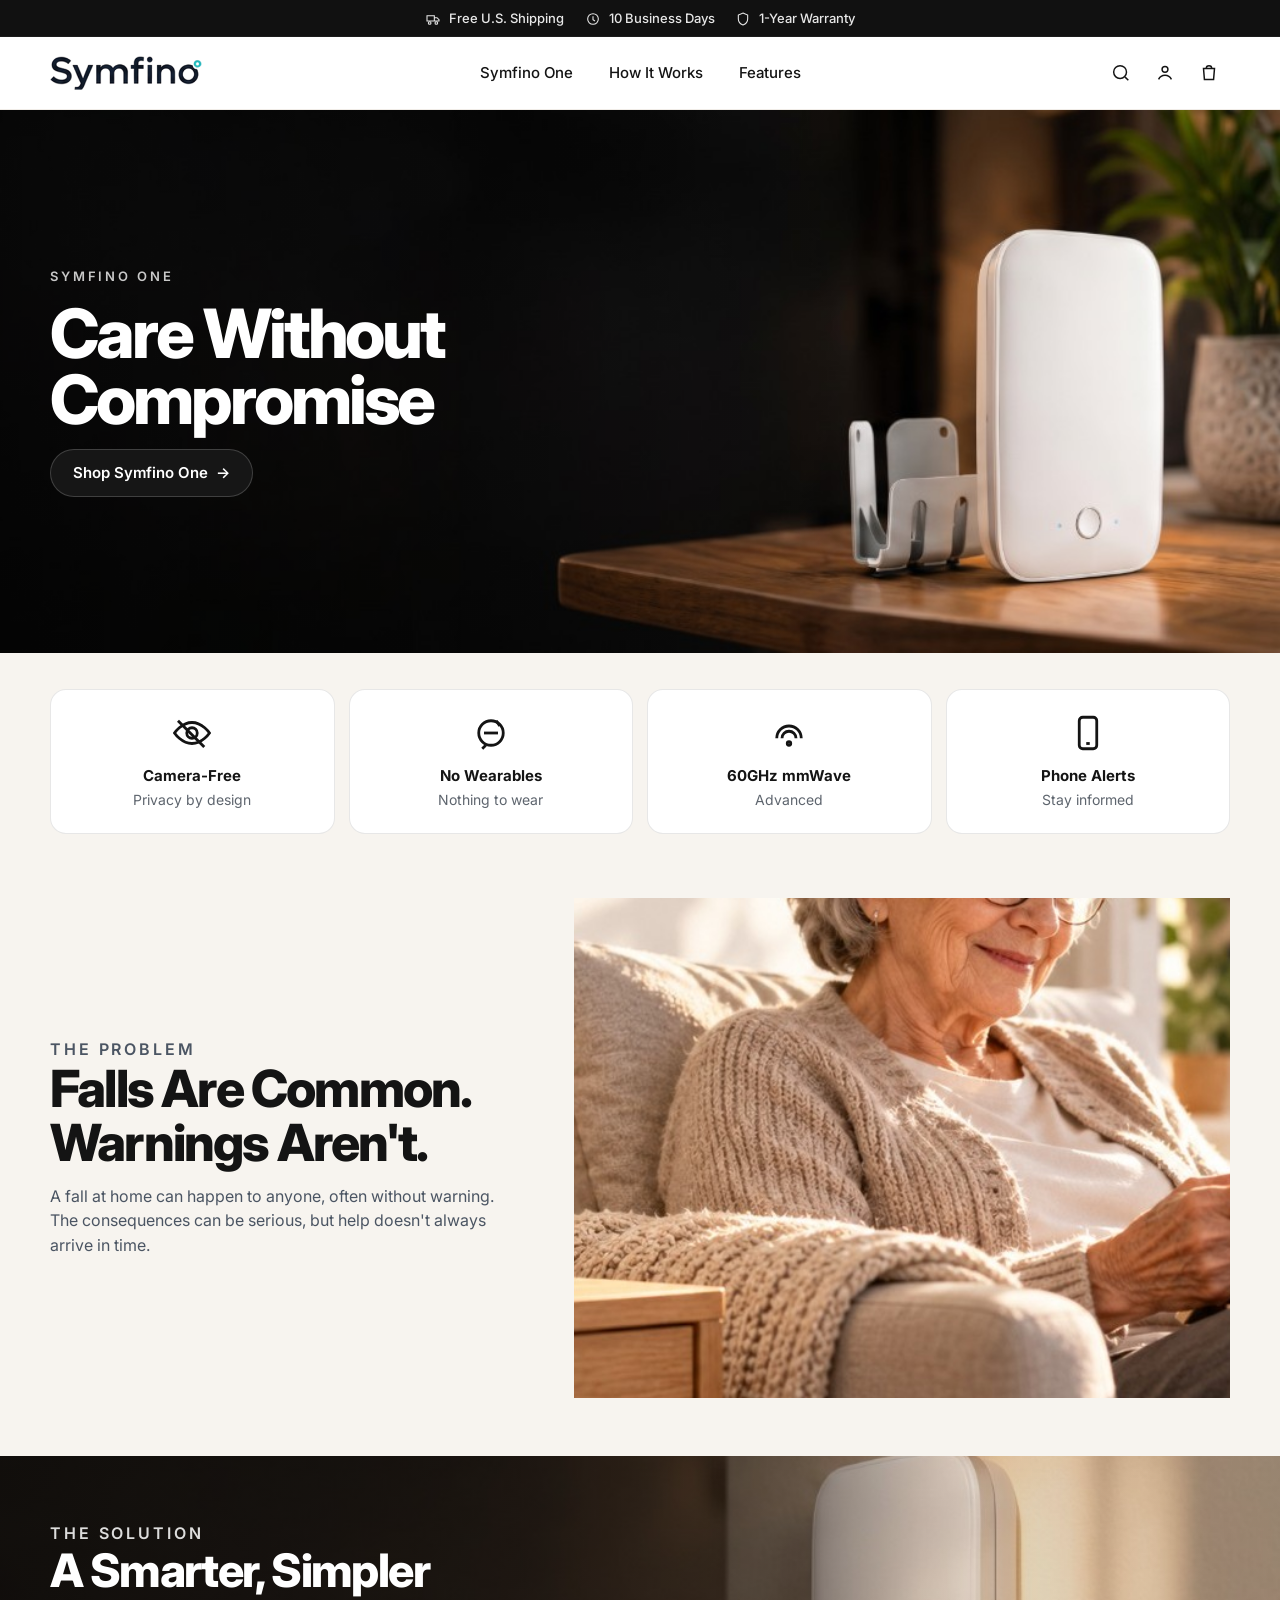
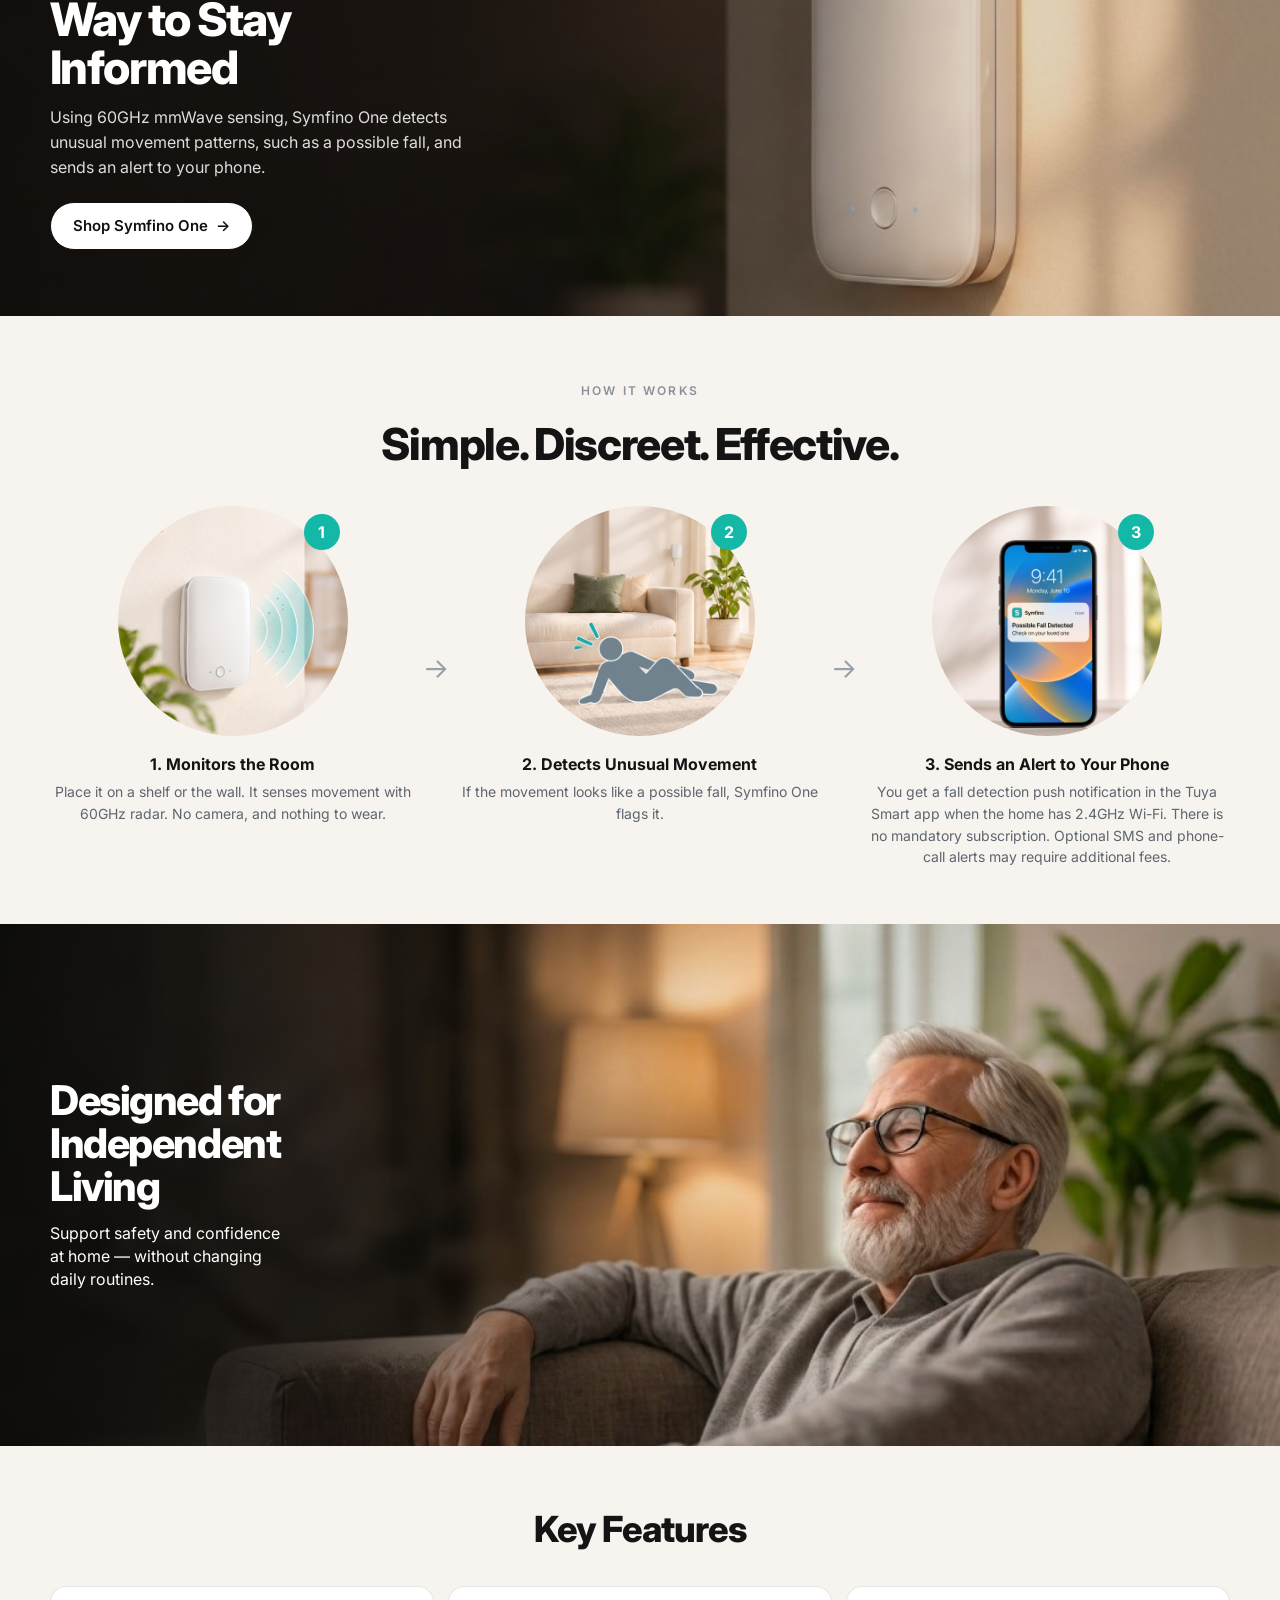
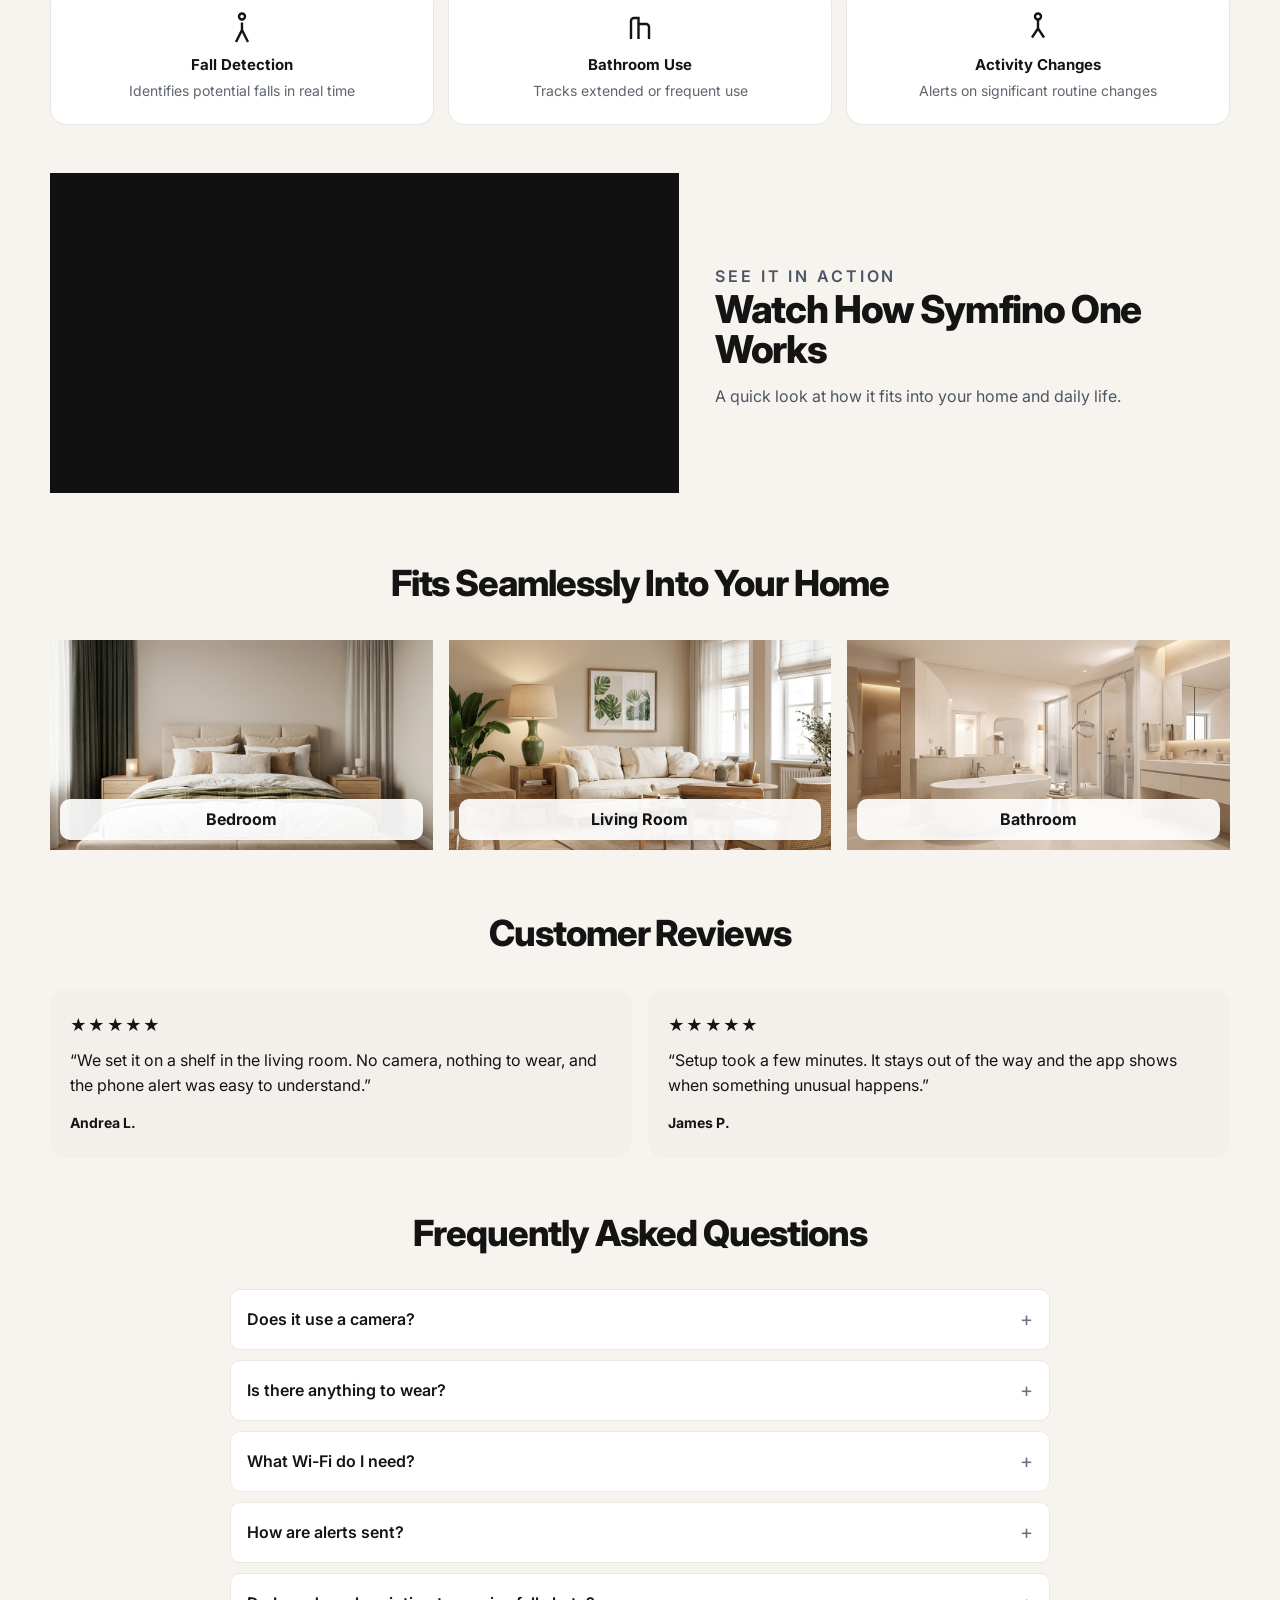
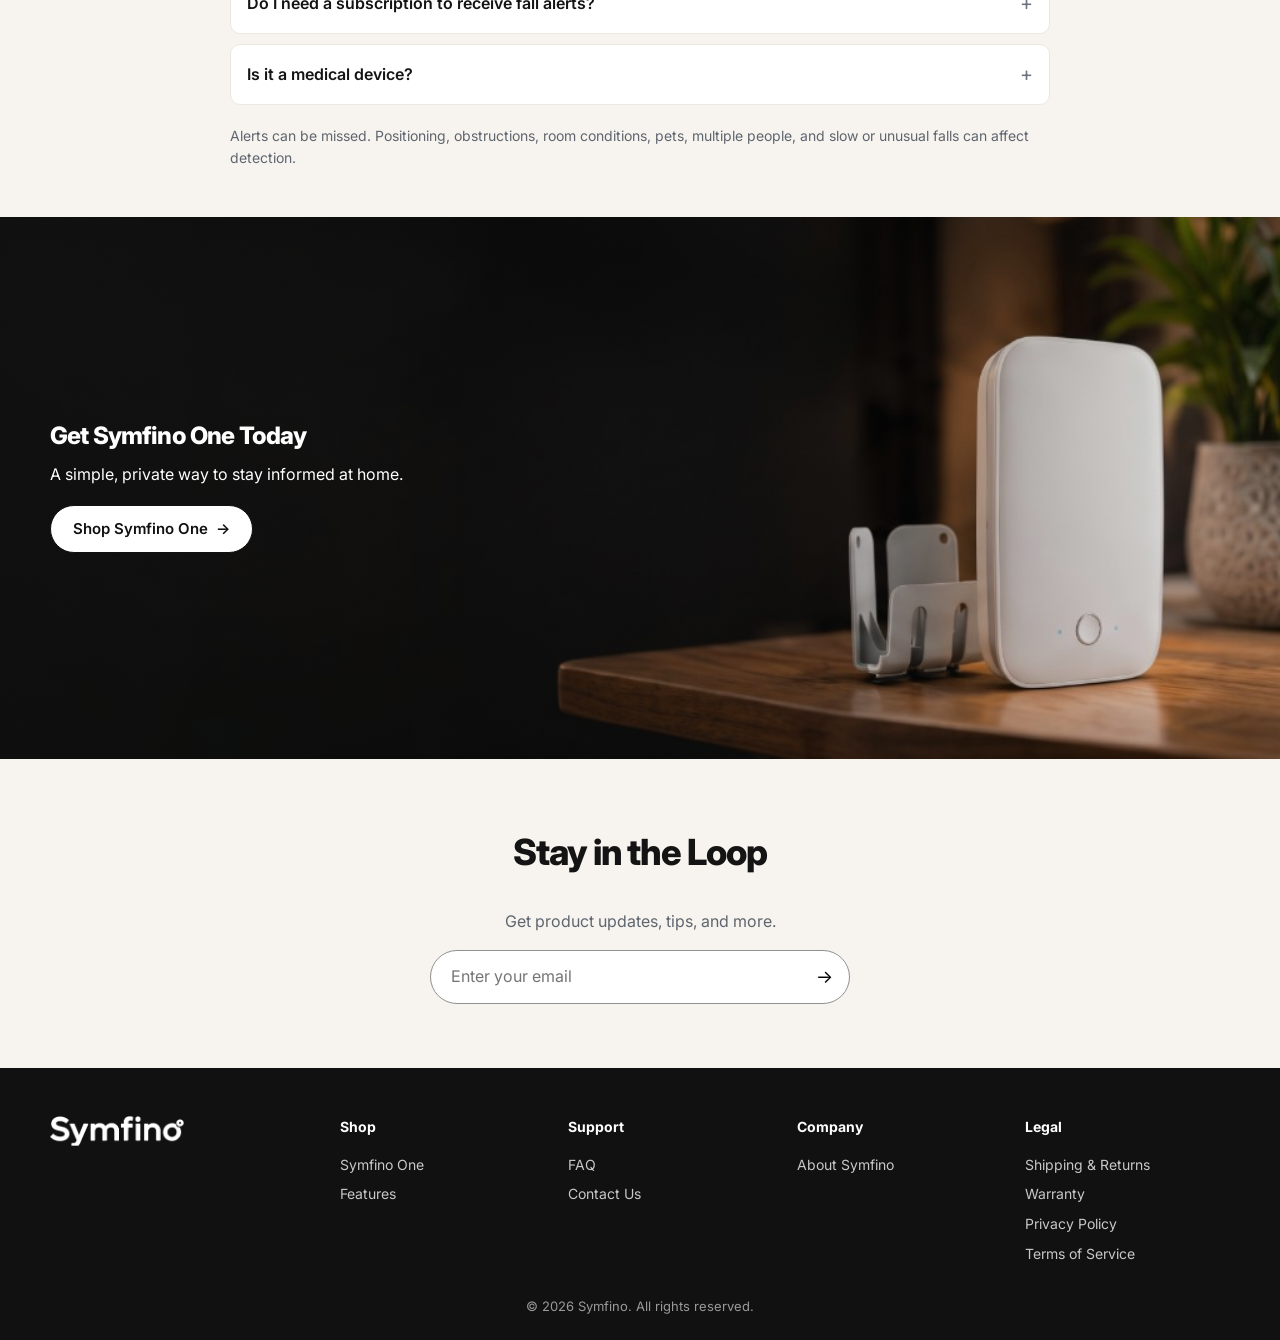
==== commit f5efac63: "Keep the announcement on one line and put the key homepage details on the product page. Co-authored-" ====
--- a/index.html
+++ b/index.html
@@ -17,8 +17,9 @@
       a { color: inherit; text-decoration: none; }
       img { max-width: 100%; display: block; }
       button, input { font: inherit; }
-      .announce { margin: 0; background: #111; color: #e8e8e8; display: flex; justify-content: center; gap: 28px; flex-wrap: wrap; font-size: 13px; font-weight: 500; padding: 10px 16px; border-bottom: 1px solid #1c1c1c; }
-      .announce span { display: inline-flex; align-items: flex-start; justify-content: center; gap: 8px; max-width: 100%; }
+      .announce { margin: 0; background: #111; color: #e8e8e8; display: flex; justify-content: center; align-items: center; gap: clamp(6px, 1.6vw, 22px); flex-wrap: nowrap; overflow: hidden; font-size: clamp(10px, 2.55vw, 13px); font-weight: 500; padding: 8px 8px; border-bottom: 1px solid #1c1c1c; white-space: nowrap; scrollbar-width: none; }
+      .announce::-webkit-scrollbar { display: none; }
+      .announce span { display: inline-flex; align-items: center; gap: 8px; flex: none; }
       .announce svg { flex: none; margin-top: 1px; }
       .site-header { background: #fff; color: var(--ink); position: sticky; top: 0; z-index: 20; border-bottom: 1px solid #f0ece7; }
       .bar { display: grid; grid-template-columns: 1fr auto; align-items: center; min-height: 72px; width: min(1180px, calc(100% - 40px)); margin: 0 auto; position: relative; }
@@ -102,7 +103,7 @@
       .living h2, .cta h2, .living p, .cta p { color: #fff; }
       .cta .button { margin-top: 18px; }
       .section-title { margin: 0 0 28px; text-align: center; font-size: clamp(28px, 3vw, 36px); font-weight: 800; letter-spacing: -.03em; }
-      .feats { display: grid; grid-template-columns: repeat(4, minmax(0, 1fr)); gap: 14px; padding-bottom: 48px; }
+      .feats { display: grid; grid-template-columns: repeat(3, minmax(0, 1fr)); gap: 14px; padding-bottom: 48px; }
       .feats article { text-align: center; padding: 22px 14px; border: 1px solid rgba(20, 20, 20, .1); border-radius: 16px; background: #fff; }
       .feats .mark { width: 36px; height: 36px; margin: 0 auto 8px; }
       .feats h2 { margin: 0; font-size: 15px; font-weight: 700; }
@@ -122,7 +123,7 @@
       #features { scroll-margin-top: 88px; }
       .reviews { text-align: center; padding-bottom: 48px; }
       .review-card { max-width: 640px; margin: 0 auto; background: #f3f0eb; border-radius: 16px; padding: 36px 24px; }
-      .review-grid { display: grid; grid-template-columns: repeat(3, minmax(0, 1fr)); gap: 16px; text-align: left; }
+      .review-grid { display: grid; grid-template-columns: repeat(2, minmax(0, 1fr)); gap: 16px; text-align: left; }
       .review-grid article { background: #f3f0eb; border-radius: 16px; padding: 24px 20px; }
       .review-grid .stars { margin: 0 0 10px; letter-spacing: .08em; }
       .review-grid p { margin: 0; }
@@ -150,8 +151,6 @@
       .site-footer .logo img { height: 30px; filter: brightness(0) invert(1); }
       .copy { text-align: center; color: #9a9a9a; font-size: 13px; margin: 28px 0 0; }
       @media (max-width: 800px) {
-        .announce { flex-direction: column; align-items: center; gap: 6px; text-align: center; }
-        .announce span { width: min(100%, 280px); }
         .hero { min-height: 420px; aspect-ratio: auto; height: min(600px, calc(100vh - 220px)); height: min(600px, calc(100svh - 200px)); align-items: flex-end; }
         .hero img { object-position: center 6%; }
         .hero::after { background: linear-gradient(180deg, rgba(0,0,0,0) 45%, rgba(0,0,0,.45) 68%, rgba(0,0,0,.82) 100%); }
@@ -183,7 +182,6 @@
       }
       @media (max-width: 560px) {
         .perks, .feats, .foot { grid-template-columns: 1fr; }
-        .announce { gap: 8px 16px; font-size: 12px; }
       }
     </style>
     <link rel="icon" href="favicon.ico" sizes="any">
@@ -193,8 +191,8 @@
   <body>
     <p class="announce">
       <span><svg width="16" height="16" viewBox="0 0 24 24" fill="none" stroke="currentColor" stroke-width="1.6"><path d="M3 7h11v8H3zM14 10h4l3 3v2h-7z"/><circle cx="7" cy="18" r="2"/><circle cx="17" cy="18" r="2"/></svg> Free U.S. Shipping</span>
-      <span><svg width="16" height="16" viewBox="0 0 24 24" fill="none" stroke="currentColor" stroke-width="1.6"><circle cx="12" cy="12" r="8"/><path d="M12 8v5l3 2"/></svg> Estimated Shipping: Approximately 10 Business Days</span>
-      <span><svg width="16" height="16" viewBox="0 0 24 24" fill="none" stroke="currentColor" stroke-width="1.6"><path d="M12 3l7 3v6c0 4.5-3 7.5-7 9-4-1.5-7-4.5-7-9V6z"/></svg> 1-Year Limited Warranty</span>
+      <span><svg width="16" height="16" viewBox="0 0 24 24" fill="none" stroke="currentColor" stroke-width="1.6"><circle cx="12" cy="12" r="8"/><path d="M12 8v5l3 2"/></svg> 10 Business Days</span>
+      <span><svg width="16" height="16" viewBox="0 0 24 24" fill="none" stroke="currentColor" stroke-width="1.6"><path d="M12 3l7 3v6c0 4.5-3 7.5-7 9-4-1.5-7-4.5-7-9V6z"/></svg> 1-Year Warranty</span>
     </p>
     <header class="site-header">
       <div class="bar">
@@ -231,7 +229,6 @@
         <div class="hero-copy">
           <p class="eyebrow">Symfino One</p>
           <h1>Care Without Compromise</h1>
-          <p class="lede">Camera-free fall monitoring that helps you stay informed and give your loved ones more peace of mind.</p>
           <a class="button" href="shop.html">Shop Symfino One <span aria-hidden="true">→</span></a>
         </div>
       </section>
@@ -305,7 +302,6 @@
         <h2 class="section-title">Key Features</h2>
         <div class="feats">
           <article><div class="mark" aria-hidden="true"><svg viewBox="0 0 24 24" fill="none" stroke="currentColor" stroke-width="1.6"><circle cx="12" cy="5" r="2"/><path d="M8 22l4-8 4 8M12 9v5"/></svg></div><h2>Fall Detection</h2><p>Identifies potential falls in real time</p></article>
-          <article><div class="mark" aria-hidden="true"><svg viewBox="0 0 24 24" fill="none" stroke="currentColor" stroke-width="1.6"><path d="M3 18V9a2 2 0 0 1 2-2h14a2 2 0 0 1 2 2v9"/><path d="M3 14h18"/></svg></div><h2>Sleep Activity</h2><p>Notifies unusual sleep patterns</p></article>
           <article><div class="mark" aria-hidden="true"><svg viewBox="0 0 24 24" fill="none" stroke="currentColor" stroke-width="1.6"><path d="M6 20V8a2 2 0 0 1 2-2h3v14"/><path d="M11 10h5a2 2 0 0 1 2 2v8"/></svg></div><h2>Bathroom Use</h2><p>Tracks extended or frequent use</p></article>
           <article><div class="mark" aria-hidden="true"><svg viewBox="0 0 24 24" fill="none" stroke="currentColor" stroke-width="1.6"><circle cx="12" cy="5" r="2"/><path d="M12 7v6l4 6M8 19l4-6"/></svg></div><h2>Activity Changes</h2><p>Alerts on significant routine changes</p></article>
         </div>
@@ -336,7 +332,6 @@
         <div class="review-grid">
           <article><p class="stars" aria-label="5 stars">★★★★★</p><p>“We set it on a shelf in the living room. No camera, nothing to wear, and the phone alert was easy to understand.”</p><p class="who">Andrea L.</p></article>
           <article><p class="stars" aria-label="5 stars">★★★★★</p><p>“Setup took a few minutes. It stays out of the way and the app shows when something unusual happens.”</p><p class="who">James P.</p></article>
-          <article><p class="stars" aria-label="5 stars">★★★★★</p><p>“I wanted movement sensing, not video. This is the simple version of that.”</p><p class="who">Priya S.</p></article>
         </div>
       </section>
 
